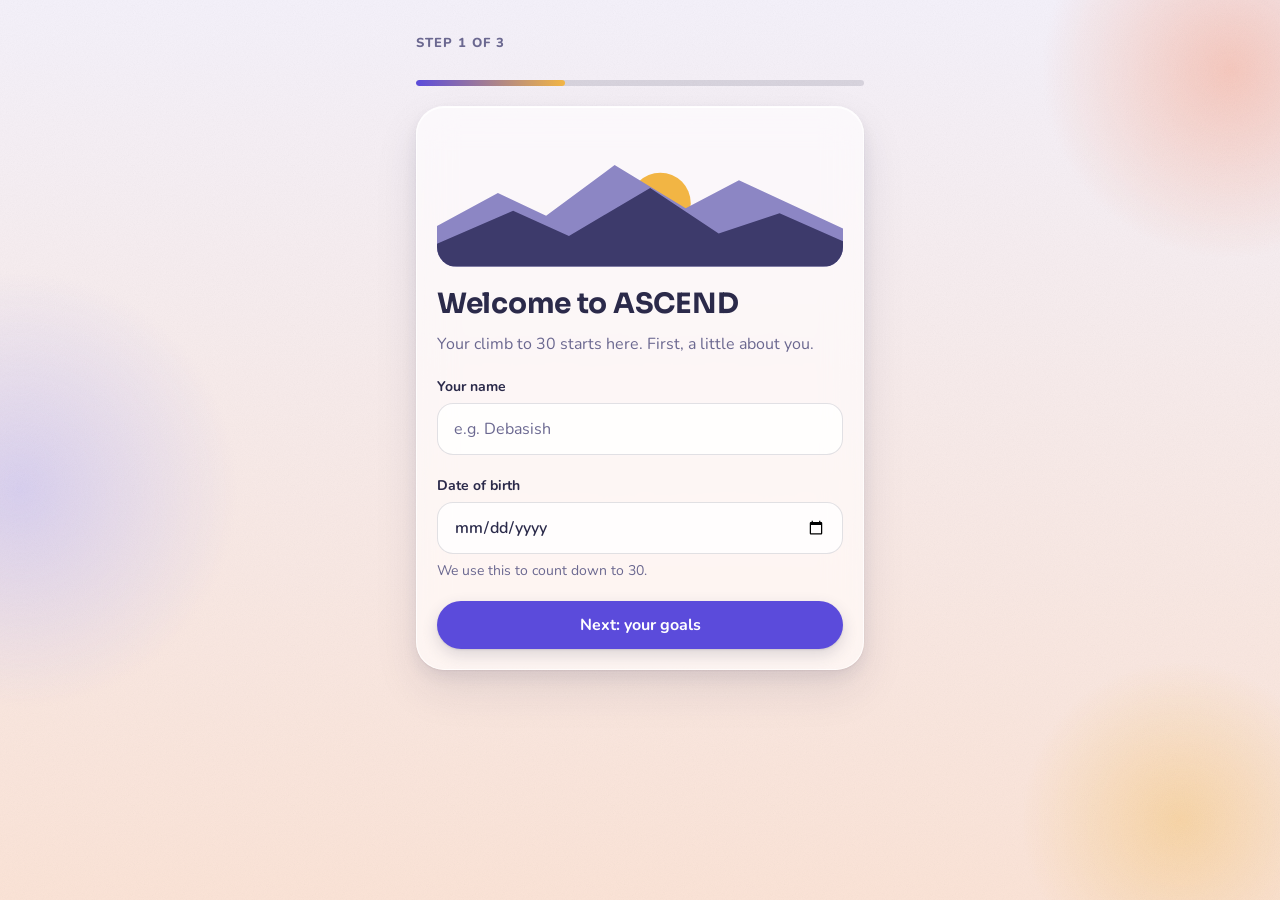
==== index.html @ 99f828e3 "Add onboarding, settings, and placeholder Today page - onboarding.html/js: 3 screens (name + DOB, IS" ====
<!doctype html>
<html lang="en-IN">
<head>
  <meta charset="utf-8">
  <meta name="viewport" content="width=device-width, initial-scale=1, viewport-fit=cover">
  <meta name="theme-color" content="#F4F1FA">
  <title>Today · ASCEND</title>

  <link rel="preconnect" href="https://fonts.googleapis.com">
  <link rel="preconnect" href="https://fonts.gstatic.com" crossorigin>
  <link rel="stylesheet" href="styles.css">

  <script src="shared.js"></script>
  <script src="index.js" defer></script>
</head>

<!-- PLACEHOLDER: the real Today page (mountain, sunrise, targets) comes in a later step -->
<body data-page="today">
  <main class="page" id="main">

    <header class="stack rise-in">
      <p class="eyebrow" id="today-date"></p>
      <h1 id="hello">Hello</h1>
    </header>

    <section class="grid-2" aria-label="Your markers">
      <div class="tile">
        <span class="tile__label">ISS exam</span>
        <span class="tile__value" id="exam-days">–</span>
        <span class="tile__note" id="exam-date"></span>
      </div>
      <div class="tile">
        <span class="tile__label">Food delivery limit</span>
        <span class="tile__value" id="food-limit">–</span>
        <span class="tile__note">per month</span>
      </div>
    </section>

    <p class="muted">Your full Today page is coming next.</p>

  </main>
</body>
</html>
---- styles.css ----
/* =========================================================
   ASCEND — shared design system (styles.css)
   Used by every page. Sections:
   1. Fonts        2. Dawn tokens     3. Night tokens
   4. Base         5. Background      6. Layout + type
   7. Cards/tiles  8. Buttons         9. Inputs
   10. Toast       11. Bottom nav     12. Utilities
   13. Motion + reduced motion
   ========================================================= */

/* ---------- 1. Fonts (Google Fonts for now; self-host later) ---------- */
@import url("https://fonts.googleapis.com/css2?family=Fraunces:ital,wght@1,400&family=Nunito:wght@400;600;700;800&family=Sora:wght@500;600;700;800&display=swap");


/* ---------- 2. Dawn theme (default) ---------- */
/* [data-theme="dawn"] lets a small preview show Dawn inside the Night theme */
:root,
[data-theme="dawn"] {
  /* Brand colors */
  --bg-top: #F4F1FA;
  --bg-bottom: #FBE3D6;
  --ink: #2B2A4A;                 /* main text, never pure black */
  --muted: #6B6890;
  --accent: #5B4BDB;              /* violet fill */
  --on-accent: #FFFFFF;           /* text on accent fill */
  --accent-text: #5B4BDB;         /* accent used as text/links */
  --accent-soft: rgb(91 75 219 / 0.12);
  --gold: #F2B544;
  --on-gold: #2B2A4A;
  --peach: #F6A58C;
  --lavender: #C9C3F2;
  --success: #2F7D6D;             /* pine green */
  --on-success: #FFFFFF;
  --success-text: #276B5D;        /* slightly deeper so small text passes AA on glass */
  --danger: #C8453F;              /* ember, overspend */
  --on-danger: #FFFFFF;
  --danger-text: #B23A35;
  --mountain-near: #3D3A6B;
  --mountain-far: #8C86C4;

  /* Raw RGB for tinted shadows and lines */
  --ink-rgb: 43 42 74;
  --shadow-rgb: 43 42 74;

  /* Surfaces */
  --glass-bg: rgb(255 255 255 / 0.62);
  --glass-border: rgb(255 255 255 / 0.7);
  --glass-highlight: rgb(255 255 255 / 0.9);   /* thin top highlight */
  --glass-blur: 18px;
  --tile-bg: rgb(255 255 255 / 0.55);
  --input-bg: rgb(255 255 255 / 0.8);
  --nav-bg: rgb(255 255 255 / 0.78);
  --menu-bg: rgb(255 255 255 / 0.94);
  --line: rgb(var(--ink-rgb) / 0.14);
  --focus: #5B4BDB;

  /* Toast (dark on dawn, light on night) */
  --toast-bg: #2B2A4A;
  --toast-text: #F4F1FA;
  --toast-success: #5FC2A8;
  --toast-danger: #FF8A80;
  --toast-info: #C9C3F2;

  /* Background ambience */
  --orb-1: rgb(246 165 140 / 0.55);   /* peach */
  --orb-2: rgb(201 195 242 / 0.7);    /* lavender */
  --orb-3: rgb(242 181 68 / 0.35);    /* gold */
  --grain-opacity: 0.07;

  /* Fonts */
  --font-head: "Sora", system-ui, -apple-system, "Segoe UI", sans-serif;
  --font-ui: "Nunito", system-ui, -apple-system, "Segoe UI", sans-serif;
  --font-quote: "Fraunces", Georgia, serif;
  --font-mono: ui-monospace, "SFMono-Regular", Consolas, monospace;

  /* Type scale */
  --fs-xs: 0.8125rem;   /* 13px */
  --fs-sm: 0.875rem;    /* 14px */
  --fs-md: 1rem;        /* 16px */
  --fs-lg: 1.125rem;    /* 18px */
  --fs-xl: 1.375rem;    /* 22px */
  --fs-2xl: 1.75rem;    /* 28px */
  --fs-num: 2.5rem;     /* 40px big numbers */

  /* Radius by hierarchy */
  --radius-card: 28px;
  --radius-tile: 20px;
  --radius-input: 16px;
  --radius-pill: 999px;

  /* Layered soft shadows, tinted with the text color */
  --shadow-card:
    inset 0 1px 0 var(--glass-highlight),
    0 1px 2px rgb(var(--shadow-rgb) / 0.06),
    0 6px 16px rgb(var(--shadow-rgb) / 0.08),
    0 20px 44px rgb(var(--shadow-rgb) / 0.10);
  --shadow-tile:
    inset 0 1px 0 var(--glass-highlight),
    0 1px 2px rgb(var(--shadow-rgb) / 0.05),
    0 6px 14px rgb(var(--shadow-rgb) / 0.07);
  --shadow-btn:
    0 1px 2px rgb(var(--shadow-rgb) / 0.12),
    0 6px 16px rgb(var(--shadow-rgb) / 0.16);

  /* Spacing + sizes */
  --gutter: 16px;
  --nav-h: 76px;        /* bottom nav height incl. its outer padding */
  --tap: 48px;          /* minimum tap target */

  /* Motion */
  --ease-out: cubic-bezier(0.2, 0.8, 0.2, 1);
  --dur-fast: 120ms;
  --dur-med: 240ms;

  color-scheme: light;
}


/* ---------- 3. Night theme ---------- */
/* Set on <html> early (no flash) and on <body> by shared.js */
[data-theme="night"] {
  --bg-top: #14132B;
  --bg-bottom: #262450;
  --ink: #ECEAF7;
  --muted: #A9A6CC;
  --accent: #8B7CFF;
  --on-accent: #14132B;           /* dark text: white on #8B7CFF fails AA */
  --accent-text: #A99DFF;         /* lighter violet so text passes AA */
  --accent-soft: rgb(139 124 255 / 0.18);
  --gold: #F5C263;
  --on-gold: #14132B;
  --success: #5FC2A8;
  --on-success: #14132B;
  --success-text: #5FC2A8;
  --danger: #FF8A80;
  --on-danger: #14132B;
  --danger-text: #FF8A80;
  --mountain-near: #0E0D22;
  --mountain-far: #3A3772;

  --ink-rgb: 236 234 247;
  --shadow-rgb: 5 4 18;

  --glass-bg: rgb(255 255 255 / 0.07);
  --glass-border: rgb(255 255 255 / 0.12);
  --glass-highlight: rgb(255 255 255 / 0.14);
  --tile-bg: rgb(255 255 255 / 0.06);
  --input-bg: rgb(255 255 255 / 0.08);
  --nav-bg: rgb(30 29 64 / 0.82);
  --menu-bg: rgb(35 33 74 / 0.97);
  --focus: #C9C3F2;

  --toast-bg: #ECEAF7;
  --toast-text: #14132B;
  --toast-success: #2F7D6D;
  --toast-danger: #C8453F;
  --toast-info: #5B4BDB;

  --orb-1: rgb(139 124 255 / 0.28);
  --orb-2: rgb(246 165 140 / 0.14);
  --orb-3: rgb(242 181 68 / 0.10);
  --grain-opacity: 0.05;

  /* Stronger shadows so depth still reads on dark */
  --shadow-card:
    inset 0 1px 0 var(--glass-highlight),
    0 1px 2px rgb(var(--shadow-rgb) / 0.3),
    0 8px 20px rgb(var(--shadow-rgb) / 0.3),
    0 24px 48px rgb(var(--shadow-rgb) / 0.35);
  --shadow-tile:
    inset 0 1px 0 var(--glass-highlight),
    0 1px 2px rgb(var(--shadow-rgb) / 0.3),
    0 6px 14px rgb(var(--shadow-rgb) / 0.3);
  --shadow-btn:
    0 1px 2px rgb(var(--shadow-rgb) / 0.4),
    0 6px 16px rgb(var(--shadow-rgb) / 0.4);

  color-scheme: dark;
}


/* ---------- 4. Base ---------- */
*,
*::before,
*::after {
  box-sizing: border-box;
}

[hidden] {
  display: none !important;
}

html {
  -webkit-text-size-adjust: 100%;
  text-size-adjust: 100%;
  background: var(--bg-bottom);   /* shows during iOS overscroll */
}

body {
  margin: 0;
  min-height: 100vh;               /* fallback */
  min-height: 100dvh;
  font-family: var(--font-ui);
  font-size: var(--fs-md);
  line-height: 1.5;
  color: var(--ink);
  -webkit-font-smoothing: antialiased;
  -webkit-tap-highlight-color: transparent;
}

h1, h2, h3, h4 {
  margin: 0;
  font-family: var(--font-head);
  font-weight: 700;
  line-height: 1.2;
  letter-spacing: -0.01em;
  color: var(--ink);
}

h1 { font-size: var(--fs-2xl); }
h2 { font-size: var(--fs-xl); }
h3 { font-size: var(--fs-lg); }

p { margin: 0; }

a { color: var(--accent-text); }

img, svg { display: block; max-width: 100%; }

button, input, select, textarea {
  font: inherit;
  color: inherit;
}

code {
  font-family: var(--font-mono);
  font-size: 0.9em;
}

/* Visible keyboard focus everywhere */
:focus-visible {
  outline: 3px solid var(--focus);
  outline-offset: 3px;
}

:focus:not(:focus-visible) {
  outline: none;
}


/* ---------- 5. Background: gradient, floating light, grain ---------- */
/* Gradient layer (fixed so it doesn't stretch on long pages) */
body::before {
  content: "";
  position: fixed;
  inset: 0;
  z-index: -2;
  background: linear-gradient(180deg, var(--bg-top) 0%, var(--bg-bottom) 100%);
}

/* Soft light circles (injected by shared.js as .ambient) */
.ambient {
  position: fixed;
  inset: 0;
  z-index: -1;
  overflow: hidden;
  pointer-events: none;
}

.ambient__orb {
  position: absolute;
  border-radius: 50%;
  background: radial-gradient(circle at center, var(--orb) 0%, transparent 70%);
  animation: drift var(--dur, 40s) ease-in-out infinite alternate;
  will-change: transform;
}

.ambient__orb:nth-child(1) {
  --orb: var(--orb-1);
  --dur: 38s;
  --dx: -40px;
  --dy: 60px;
  width: 380px;
  height: 380px;
  top: -120px;
  right: -140px;
}

.ambient__orb:nth-child(2) {
  --orb: var(--orb-2);
  --dur: 46s;
  --dx: 50px;
  --dy: -40px;
  width: 440px;
  height: 440px;
  top: 30%;
  left: -200px;
  animation-delay: -12s;
}

.ambient__orb:nth-child(3) {
  --orb: var(--orb-3);
  --dur: 54s;
  --dx: -30px;
  --dy: -50px;
  width: 320px;
  height: 320px;
  bottom: -80px;
  right: -60px;
  animation-delay: -24s;
}

@keyframes drift {
  from { transform: translate3d(0, 0, 0); }
  to   { transform: translate3d(var(--dx), var(--dy), 0); }
}

/* Subtle grain on top of everything in the background */
body::after {
  content: "";
  position: fixed;
  inset: 0;
  z-index: -1;
  pointer-events: none;
  opacity: var(--grain-opacity);
  background-image: url("data:image/svg+xml,%3Csvg xmlns='http://www.w3.org/2000/svg' width='160' height='160'%3E%3Cfilter id='n'%3E%3CfeTurbulence type='fractalNoise' baseFrequency='0.9' numOctaves='2' stitchTiles='stitch'/%3E%3CfeColorMatrix type='saturate' values='0'/%3E%3C/filter%3E%3Crect width='100%25' height='100%25' filter='url(%23n)'/%3E%3C/svg%3E");
  background-size: 160px 160px;
}


/* ---------- 6. Layout + type helpers ---------- */
/* Main page column: mobile-first, safe-area aware, room for bottom nav */
.page {
  width: 100%;
  max-width: 480px;
  margin: 0 auto;
  padding-top: calc(env(safe-area-inset-top) + 20px);
  padding-right: max(var(--gutter), env(safe-area-inset-right));
  padding-bottom: calc(var(--nav-h) + env(safe-area-inset-bottom) + 32px);
  padding-left: max(var(--gutter), env(safe-area-inset-left));
  display: flex;
  flex-direction: column;
  gap: 20px;
}

.eyebrow {
  font-size: var(--fs-xs);
  font-weight: 800;
  letter-spacing: 0.08em;
  text-transform: uppercase;
  color: var(--muted);
}

.muted { color: var(--muted); }

/* Big numbers: Sora, digits line up */
.num {
  font-family: var(--font-head);
  font-variant-numeric: tabular-nums;
}

.num-big {
  font-family: var(--font-head);
  font-size: var(--fs-num);
  font-weight: 800;
  line-height: 1.1;
  letter-spacing: -0.02em;
  font-variant-numeric: tabular-nums;
}

/* Fraunces italic is ONLY for the daily quote */
.quote {
  font-family: var(--font-quote);
  font-style: italic;
  font-size: var(--fs-xl);
  line-height: 1.4;
}


/* ---------- 7. Cards + tiles (frosted glass) ---------- */
.card {
  position: relative;
  padding: 20px;
  background: var(--glass-bg);
  -webkit-backdrop-filter: blur(var(--glass-blur)) saturate(140%);
  backdrop-filter: blur(var(--glass-blur)) saturate(140%);
  border: 1px solid var(--glass-border);
  border-radius: var(--radius-card);
  box-shadow: var(--shadow-card);
}

.tile {
  position: relative;
  padding: 16px;
  background: var(--tile-bg);
  -webkit-backdrop-filter: blur(12px);
  backdrop-filter: blur(12px);
  border: 1px solid var(--glass-border);
  border-radius: var(--radius-tile);
  box-shadow: var(--shadow-tile);
  display: flex;
  flex-direction: column;
  gap: 4px;
}

.tile__label {
  font-size: var(--fs-sm);
  font-weight: 700;
  color: var(--muted);
}

.tile__value {
  font-family: var(--font-head);
  font-size: 1.5rem;
  font-weight: 700;
  line-height: 1.2;
  font-variant-numeric: tabular-nums;
}

.tile__note {
  font-size: var(--fs-sm);
  color: var(--muted);
}

/* Browsers without blur get a more solid surface so text stays readable */
@supports not ((backdrop-filter: blur(1px)) or (-webkit-backdrop-filter: blur(1px))) {
  .card, .tile { background: var(--menu-bg); }
}


/* ---------- 8. Buttons (pill, squish on press) ---------- */
.btn {
  display: inline-flex;
  align-items: center;
  justify-content: center;
  gap: 8px;
  min-height: var(--tap);
  padding: 12px 22px;
  border: 0;
  border-radius: var(--radius-pill);
  font-family: var(--font-ui);
  font-size: var(--fs-md);
  font-weight: 700;
  line-height: 1.2;
  text-align: center;
  text-decoration: none;
  cursor: pointer;
  touch-action: manipulation;
  user-select: none;
  -webkit-user-select: none;
  transition:
    transform var(--dur-fast) var(--ease-out),
    background-color var(--dur-fast) ease,
    box-shadow var(--dur-fast) ease,
    filter var(--dur-fast) ease;
}

.btn:active:not(:disabled) {
  transform: scale(0.96);
}

.btn--primary {
  background: var(--accent);
  color: var(--on-accent);
  box-shadow: var(--shadow-btn);
}

.btn--secondary {
  background: var(--glass-bg);
  color: var(--ink);
  border: 1px solid var(--line);
  -webkit-backdrop-filter: blur(12px);
  backdrop-filter: blur(12px);
}

.btn--ghost {
  background: transparent;
  color: var(--accent-text);
}

.btn--gold {
  background: var(--gold);
  color: var(--on-gold);
  box-shadow: var(--shadow-btn);
}

.btn--danger {
  background: var(--danger);
  color: var(--on-danger);
}

.btn--block {
  width: 100%;
}

.btn:disabled {
  opacity: 0.5;
  cursor: not-allowed;
  box-shadow: none;
}

@media (hover: hover) {
  .btn--primary:hover:not(:disabled),
  .btn--gold:hover:not(:disabled),
  .btn--danger:hover:not(:disabled) { filter: brightness(1.06); }
  .btn--secondary:hover:not(:disabled),
  .btn--ghost:hover:not(:disabled) { background: var(--accent-soft); }
}

/* Segmented control (e.g. theme switch) */
.segmented {
  display: inline-flex;
  gap: 4px;
  padding: 4px;
  background: var(--tile-bg);
  border: 1px solid var(--line);
  border-radius: var(--radius-pill);
}

.segmented button {
  min-height: var(--tap);
  padding: 0 18px;
  border: 0;
  border-radius: var(--radius-pill);
  background: transparent;
  color: var(--ink);
  font-weight: 700;
  cursor: pointer;
  touch-action: manipulation;
  transition: transform var(--dur-fast) var(--ease-out), background-color var(--dur-fast) ease;
}

.segmented button:active { transform: scale(0.96); }

.segmented button[aria-pressed="true"] {
  background: var(--accent);
  color: var(--on-accent);
  box-shadow: var(--shadow-btn);
}


/* ---------- 9. Inputs (16px+ text so iOS never zooms) ---------- */
.field {
  display: flex;
  flex-direction: column;
  gap: 6px;
}

.label {
  font-size: var(--fs-sm);
  font-weight: 700;
  color: var(--ink);
}

.hint {
  font-size: var(--fs-sm);
  color: var(--muted);
}

.input,
.select,
.textarea {
  width: 100%;
  min-height: 52px;
  padding: 12px 16px;
  font-family: var(--font-ui);
  font-size: var(--fs-md);
  font-weight: 600;
  line-height: 1.4;
  color: var(--ink);
  background: var(--input-bg);
  border: 1.5px solid var(--line);
  border-radius: var(--radius-input);
  -webkit-appearance: none;
  appearance: none;
  transition: border-color var(--dur-fast) ease;
}

.input::placeholder,
.textarea::placeholder {
  color: var(--muted);
  font-weight: 400;
  opacity: 1;
}

.input:focus,
.select:focus,
.textarea:focus {
  border-color: var(--focus);
}

.input:focus-visible,
.select:focus-visible,
.textarea:focus-visible {
  outline-offset: 2px;
}

.textarea {
  min-height: 104px;
  resize: vertical;
}

/* iOS date inputs otherwise center their text */
input[type="date"].input::-webkit-date-and-time-value {
  text-align: left;
}

/* Select with a drawn chevron */
.select-wrap {
  position: relative;
}

.select-wrap .select {
  padding-right: 44px;
}

.select-wrap::after {
  content: "";
  position: absolute;
  right: 20px;
  top: 50%;
  width: 8px;
  height: 8px;
  border-right: 2px solid var(--muted);
  border-bottom: 2px solid var(--muted);
  transform: translateY(-70%) rotate(45deg);
  pointer-events: none;
}

/* Input with a ₹ (or other) prefix */
.input-group {
  position: relative;
}

.input-group__prefix {
  position: absolute;
  left: 16px;
  top: 50%;
  transform: translateY(-50%);
  font-weight: 700;
  color: var(--muted);
  pointer-events: none;
}

.input-group .input {
  padding-left: 36px;
}

/* Error message under a field (added by showFieldError in shared.js) */
.field-error {
  margin: 0;
  font-size: var(--fs-sm);
  font-weight: 700;
  color: var(--danger-text);
}

.input[aria-invalid="true"],
.select[aria-invalid="true"],
.textarea[aria-invalid="true"] {
  border-color: var(--danger-text);
}

/* Big tappable radio cards (e.g. theme choice) */
.choices {
  min-width: 0;
  margin: 0;
  padding: 0;
  border: 0;
  display: flex;
  flex-direction: column;
  gap: 12px;
}

.choices legend {
  padding: 0;
  margin-bottom: 6px;
}

.choice {
  display: flex;
  align-items: center;
  gap: 14px;
  min-height: 72px;
  padding: 12px 16px;
  background: var(--tile-bg);
  border: 2px solid var(--line);
  border-radius: var(--radius-tile);
  cursor: pointer;
  transition:
    transform var(--dur-fast) var(--ease-out),
    border-color var(--dur-fast) ease,
    background-color var(--dur-fast) ease;
}

.choice:active { transform: scale(0.98); }

.choice:has(input:checked) {
  border-color: var(--accent);
  background: var(--accent-soft);
}

.choice input {
  flex: none;
  width: 22px;
  height: 22px;
  margin: 0;
  accent-color: var(--accent);
}

.choice__text { min-width: 0; }
.choice__title { display: block; font-weight: 800; }
.choice__desc  { display: block; font-size: var(--fs-sm); color: var(--muted); }

/* Thin progress bar: set --value on the bar, e.g. style="--value: 66%" */
.progress {
  height: 6px;
  overflow: hidden;
  background: var(--line);
  border-radius: var(--radius-pill);
}

.progress__bar {
  width: var(--value, 0%);
  height: 100%;
  background: linear-gradient(90deg, var(--accent), var(--gold));
  border-radius: inherit;
  transition: width var(--dur-med) var(--ease-out);
}


/* ---------- 10. Toast ---------- */
.toast-region {
  position: fixed;
  left: 50%;
  bottom: calc(var(--nav-h) + env(safe-area-inset-bottom) + 12px);
  z-index: 60;
  width: min(440px, calc(100% - 2 * var(--gutter)));
  transform: translateX(-50%);
  display: flex;
  flex-direction: column;
  gap: 8px;
  pointer-events: none;
}

.toast {
  display: flex;
  align-items: center;
  gap: 12px;
  padding: 14px 18px;
  border-radius: var(--radius-tile);
  background: var(--toast-bg);
  color: var(--toast-text);
  font-weight: 700;
  box-shadow: var(--shadow-card);
  opacity: 0;
  transform: translateY(12px) scale(0.98);
  transition:
    opacity var(--dur-med) var(--ease-out),
    transform var(--dur-med) var(--ease-out);
}

.toast.is-visible {
  opacity: 1;
  transform: none;
}

.toast__dot {
  flex: none;
  width: 10px;
  height: 10px;
  border-radius: 50%;
  background: var(--toast-info);
}

.toast--success .toast__dot { background: var(--toast-success); }
.toast--danger .toast__dot  { background: var(--toast-danger); }


/* ---------- 11. Bottom nav (floating glass bar) ---------- */
.bottom-nav {
  position: fixed;
  left: 0;
  right: 0;
  bottom: 0;
  z-index: 50;
  padding-top: 8px;
  padding-right: max(12px, env(safe-area-inset-right));
  padding-bottom: calc(8px + env(safe-area-inset-bottom));
  padding-left: max(12px, env(safe-area-inset-left));
  pointer-events: none;   /* only the bar itself catches taps */
}

.bottom-nav__inner {
  position: relative;
  max-width: 480px;
  margin: 0 auto;
  pointer-events: auto;
}

.bottom-nav__bar {
  display: grid;
  grid-template-columns: repeat(5, minmax(0, 1fr));
  gap: 2px;
  margin: 0;
  padding: 6px;
  list-style: none;
  background: var(--nav-bg);
  -webkit-backdrop-filter: blur(20px) saturate(140%);
  backdrop-filter: blur(20px) saturate(140%);
  border: 1px solid var(--glass-border);
  border-radius: var(--radius-card);
  box-shadow: var(--shadow-card);
}

.bottom-nav__item {
  display: flex;
  flex-direction: column;
  align-items: center;
  justify-content: center;
  gap: 3px;
  width: 100%;
  min-height: 52px;
  padding: 4px 0;
  border: 0;
  border-radius: var(--radius-tile);
  background: transparent;
  color: var(--muted);
  font-family: var(--font-ui);
  font-size: 0.75rem;
  font-weight: 700;
  line-height: 1;
  text-decoration: none;
  cursor: pointer;
  touch-action: manipulation;
  transition: transform var(--dur-fast) var(--ease-out), color var(--dur-fast) ease;
}

.bottom-nav__item:active {
  transform: scale(0.94);
}

.bottom-nav__item[aria-current="page"],
.bottom-nav__item.is-active,
.bottom-nav__item[aria-expanded="true"] {
  color: var(--accent-text);
  background: var(--accent-soft);
}

.bottom-nav__item svg {
  width: 24px;
  height: 24px;
}

/* "More" pop-up menu */
.more-menu {
  position: absolute;
  right: 0;
  bottom: calc(100% + 8px);
  width: min(240px, 100%);
  margin: 0;
  padding: 8px;
  list-style: none;
  display: flex;
  flex-direction: column;
  gap: 2px;
  background: var(--menu-bg);
  -webkit-backdrop-filter: blur(20px);
  backdrop-filter: blur(20px);
  border: 1px solid var(--glass-border);
  border-radius: var(--radius-tile);
  box-shadow: var(--shadow-card);
  transform-origin: bottom right;
  animation: pop-in 180ms var(--ease-out);
}

.more-menu__link {
  display: flex;
  align-items: center;
  gap: 12px;
  min-height: var(--tap);
  padding: 0 14px;
  border-radius: 14px;
  color: var(--ink);
  font-weight: 700;
  text-decoration: none;
}

.more-menu__link svg {
  width: 22px;
  height: 22px;
  color: var(--muted);
}

.more-menu__link[aria-current="page"] {
  color: var(--accent-text);
  background: var(--accent-soft);
}

@media (hover: hover) {
  .more-menu__link:hover { background: var(--accent-soft); }
}

@keyframes pop-in {
  from { opacity: 0; transform: translateY(6px) scale(0.97); }
  to   { opacity: 1; transform: none; }
}


/* ---------- 12. Utilities ---------- */
.stack    { display: flex; flex-direction: column; gap: 12px; }
.stack-lg { display: flex; flex-direction: column; gap: 20px; }
.row      { display: flex; flex-wrap: wrap; align-items: center; gap: 12px; }
.grid-2   { display: grid; grid-template-columns: repeat(2, minmax(0, 1fr)); gap: 12px; }

.text-success { color: var(--success-text); }
.text-danger  { color: var(--danger-text); }

/* Pages without the bottom nav (e.g. onboarding) don't need the extra space */
body[data-nav="off"] .page {
  padding-bottom: calc(env(safe-area-inset-bottom) + 32px);
}

body[data-nav="off"] .toast-region {
  bottom: calc(env(safe-area-inset-bottom) + 16px);
}
.text-accent  { color: var(--accent-text); }

/* Hidden visually, still read by screen readers */
.sr-only {
  position: absolute;
  width: 1px;
  height: 1px;
  padding: 0;
  margin: -1px;
  overflow: hidden;
  clip: rect(0 0 0 0);
  white-space: nowrap;
  border: 0;
}


/* ---------- 13. Motion ---------- */
/* The one load moment per page: add .rise-in to the page header */
.rise-in {
  animation: rise-in 600ms var(--ease-out) both;
}

@keyframes rise-in {
  from { opacity: 0; transform: translateY(12px); }
  to   { opacity: 1; transform: none; }
}

/* Respect reduced motion: no drifting, no squish, no slides */
@media (prefers-reduced-motion: reduce) {
  *,
  *::before,
  *::after {
    animation-duration: 0.01ms !important;
    animation-iteration-count: 1 !important;
    transition-duration: 0.01ms !important;
    scroll-behavior: auto !important;
  }

  .ambient__orb { animation: none; }

  .btn:active:not(:disabled),
  .segmented button:active,
  .choice:active,
  .bottom-nav__item:active { transform: none; }

  .toast { transform: none; }
}
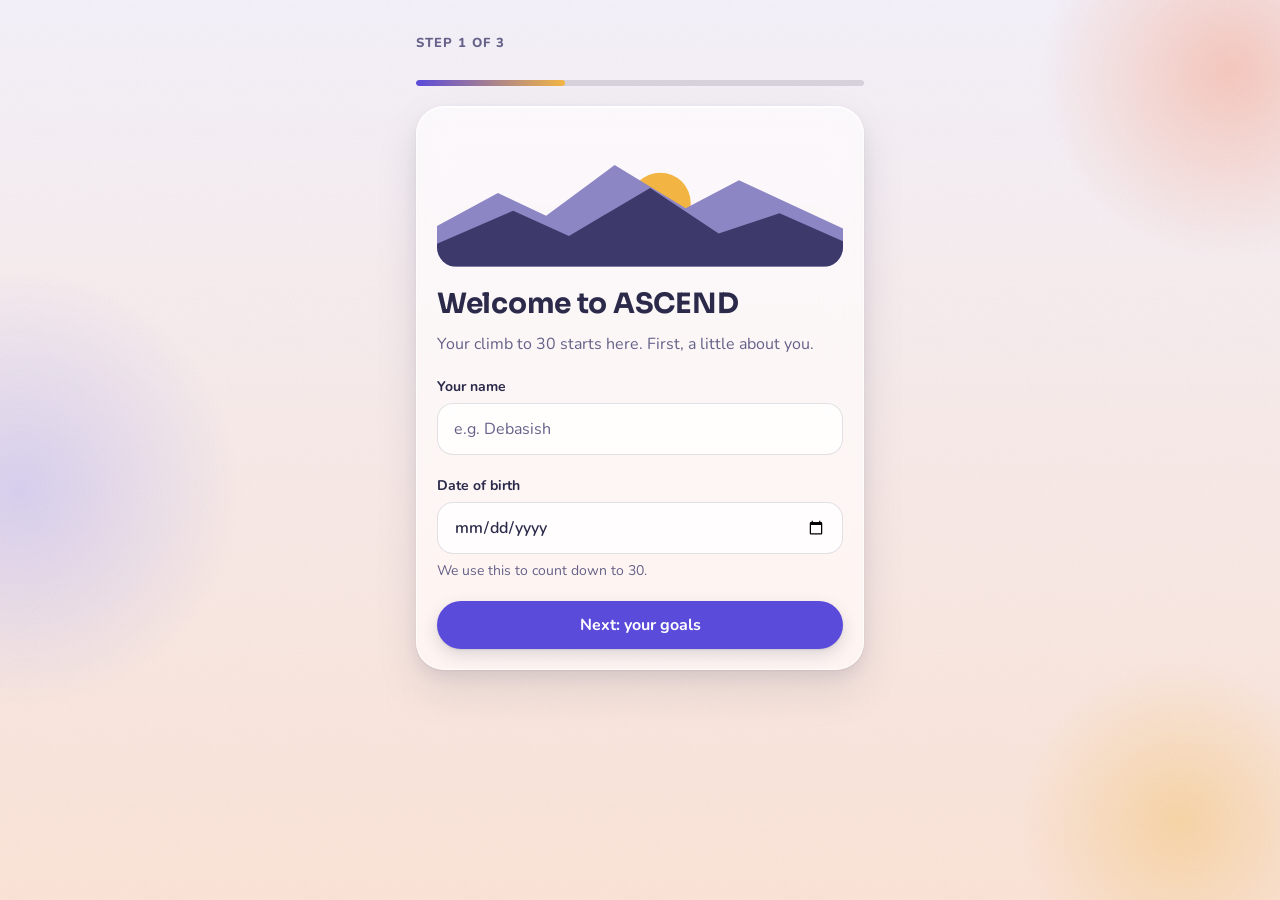
==== commit 5ed06dfa: "Add backup/restore, style audit fixes, offline PWA and Today redesign - Settings: back up all data (" ====
--- a/index.html
+++ b/index.html
@@ -6,38 +6,482 @@
   <meta name="theme-color" content="#F4F1FA">
   <title>Today · ASCEND</title>
 
-  <link rel="preconnect" href="https://fonts.googleapis.com">
-  <link rel="preconnect" href="https://fonts.gstatic.com" crossorigin>
+  <link rel="manifest" href="manifest.webmanifest">
+  <link rel="icon" href="icons/icon.svg" type="image/svg+xml">
+  <link rel="icon" href="icons/favicon-32.png" sizes="32x32" type="image/png">
+  <link rel="apple-touch-icon" href="icons/apple-touch-icon.png">
+  <meta name="apple-mobile-web-app-capable" content="yes">
+  <meta name="apple-mobile-web-app-title" content="ASCEND">
+  <meta name="apple-mobile-web-app-status-bar-style" content="default">
   <link rel="stylesheet" href="styles.css">
 
   <script src="shared.js"></script>
   <script src="index.js" defer></script>
+
+  <!-- Styles only Today needs -->
+  <style>
+    /* ----- Summit hero (Today's signature) -----
+       Full-bleed scene at the top of the page. --score (0 to 1) is set by index.js:
+       the sun rises, the stars fade and the horizon warms as today's score grows. */
+    .hero {
+      --score: 0;
+      position: relative;
+      /* Break out of the page padding: edge to edge, under the status bar */
+      margin: calc(-1 * (env(safe-area-inset-top) + 20px)) calc(-1 * max(var(--gutter), env(safe-area-inset-right))) 0 calc(-1 * max(var(--gutter), env(safe-area-inset-left)));
+      height: calc(min(122vw, 540px) + env(safe-area-inset-top));
+      overflow: hidden;
+      border-radius: 0 0 var(--radius-card) var(--radius-card);
+      box-shadow: var(--shadow-card);
+      isolation: isolate;
+    }
+    @media (min-width: 481px) {
+      .hero { margin-left: 0; margin-right: 0; border-radius: var(--radius-card); margin-top: 0; height: 540px; }
+    }
+
+    .summit { position: absolute; inset: 0; width: 100%; height: 100%; z-index: -1; }
+
+    .sky-top    { stop-color: var(--sky-top); }
+    .sky-dusk   { stop-color: var(--sky-dusk); }
+    .warm-clear { stop-color: var(--peach); stop-opacity: 0; }
+    .warm-peach { stop-color: var(--peach); stop-opacity: 0.75; }
+    .warm-gold  { stop-color: var(--gold); stop-opacity: 0.9; }
+    .glow-in    { stop-color: var(--gold); stop-opacity: 0.85; }
+    .glow-out   { stop-color: var(--gold); stop-opacity: 0; }
+
+    /* The horizon warms as you climb */
+    .warmth { opacity: calc(var(--score) * 0.85); transition: opacity 1.4s var(--ease-out); }
+    /* Stars fade as the sun comes up */
+    .stars { fill: var(--star-color); opacity: calc((1 - var(--score)) * var(--star-strength)); transition: opacity 1.4s ease; }
+
+    /* 0% = below the ridge, 100% = high over the summit */
+    .sun {
+      transform: translateY(calc((1 - var(--score)) * 150px));
+      transition: transform 1.4s var(--ease-out);
+    }
+    .sun-glow { opacity: calc(0.25 + var(--score) * 0.75); transition: opacity 1.4s ease; }
+    .sun-core { fill: var(--peach); transform-box: fill-box; transform-origin: center; }
+    .sun-gold { fill: var(--gold); opacity: var(--score); transition: opacity 1.4s ease; }
+    /* A small pulse when your score goes up (user action only) */
+    .hero.is-pulsing .sun-core { animation: sun-pulse 600ms var(--ease-out); }
+    @keyframes sun-pulse {
+      0%   { transform: scale(1); }
+      40%  { transform: scale(1.12); }
+      100% { transform: scale(1); }
+    }
+
+    .rays {
+      fill: var(--gold);
+      opacity: 0;
+      transform: scale(0.5);
+      transform-box: view-box;
+      transform-origin: 180px 150px;   /* sun centre */
+      transition: opacity 0.6s ease, transform 0.6s var(--ease-out);
+    }
+
+    .range-far  { fill: var(--mountain-far); opacity: 0.55; }
+    .range-mid  { fill: var(--mountain-far); }
+    .range-near { fill: var(--mountain-near); }
+    .haze-clear { stop-color: var(--mountain-near); stop-opacity: 0; }
+    .haze-dark  { stop-color: var(--mountain-near); stop-opacity: 0.9; }
+    .ridge-gold { fill: none; stroke: var(--gold); stroke-width: 2.5; stroke-linejoin: round; opacity: 0; transition: opacity 0.8s ease; }
+
+    /* Day Won: full gold sunrise, rays, a gold edge on the ridge */
+    .hero.is-won { box-shadow: var(--shadow-card), 0 0 0 2px var(--gold); }
+    .hero.is-won .rays { opacity: 1; transform: scale(1); }
+    .hero.is-won .ridge-gold { opacity: 1; }
+    .hero.is-bursting .rays { animation: rays-burst 1.4s var(--ease-out); }
+    @keyframes rays-burst {
+      0%   { opacity: 0; transform: scale(0.4) rotate(-25deg); }
+      55%  { opacity: 1; transform: scale(1.18) rotate(4deg); }
+      100% { opacity: 1; transform: scale(1) rotate(0deg); }
+    }
+
+    /* The load moment: ranges rise one after another, then the sun climbs */
+    .hero.is-arriving .range-far  { animation: range-rise 900ms var(--ease-out) both; }
+    .hero.is-arriving .range-mid  { animation: range-rise 900ms var(--ease-out) 90ms both; }
+    .hero.is-arriving .range-near,
+    .hero.is-arriving .haze,
+    .hero.is-arriving .ridge-gold { animation: range-rise 900ms var(--ease-out) 180ms both; }
+    .hero.is-arriving .hero__sky  { animation: sky-in 700ms var(--ease-out) both; }
+    .hero.is-arriving .hero__stats { animation: sky-in 700ms var(--ease-out) 300ms both; }
+    .hero.is-arriving .sun { transition-delay: 250ms; }
+    @keyframes range-rise {
+      from { transform: translateY(26px); }
+      to   { transform: none; }
+    }
+    @keyframes sky-in {
+      from { opacity: 0; transform: translateY(8px); }
+      to   { opacity: 1; transform: none; }
+    }
+
+    /* Text in the sky (greeting) */
+    .hero__sky {
+      position: absolute;
+      top: 0;
+      left: 0;
+      right: 0;
+      display: flex;
+      align-items: flex-start;
+      justify-content: space-between;
+      gap: 12px;
+      padding: calc(env(safe-area-inset-top) + 20px) max(20px, env(safe-area-inset-right)) 0 max(20px, env(safe-area-inset-left));
+    }
+    .hero__hello { display: flex; flex-direction: column; gap: 6px; min-width: 0; }
+    .hero__hello h1 { font-size: var(--fs-2xl); overflow-wrap: anywhere; }
+    .hero__hello .badge { align-self: flex-start; background: var(--glass-bg); color: var(--ink); -webkit-backdrop-filter: blur(8px); backdrop-filter: blur(8px); }
+
+    /* Level ring in the sky: opens the Wall of Wins */
+    .level-ring {
+      flex: none;
+      position: relative;
+      display: grid;
+      place-items: center;
+      width: 52px;
+      height: 52px;
+      border-radius: 50%;
+      background: var(--glass-bg);
+      -webkit-backdrop-filter: blur(12px);
+      backdrop-filter: blur(12px);
+      box-shadow: var(--shadow-tile);
+      color: var(--ink);
+      text-decoration: none;
+      transition: transform var(--dur-fast) var(--ease-out);
+    }
+    .level-ring:active { transform: scale(0.94); }
+    .level-ring svg { position: absolute; inset: 3px; width: calc(100% - 6px); height: calc(100% - 6px); }
+    .level-ring__track { fill: none; stroke: var(--line); stroke-width: 3.5; }
+    .level-ring__fill { fill: none; stroke: var(--accent); stroke-width: 3.5; stroke-linecap: round; transition: stroke-dasharray var(--dur-med) var(--ease-out); }
+    .level-ring__num { font-family: var(--font-head); font-size: var(--fs-md); font-weight: 800; line-height: 1; }
+    .level-ring__label { position: absolute; top: calc(100% + 4px); font-size: 0.75rem; font-weight: 800; color: var(--ink); white-space: nowrap; }
+
+    /* Score and progress, sitting on the near range */
+    .hero__stats {
+      position: absolute;
+      left: 0;
+      right: 0;
+      bottom: 0;
+      display: flex;
+      flex-direction: column;
+      gap: 6px;
+      padding: 0 max(20px, env(safe-area-inset-right)) 22px max(20px, env(safe-area-inset-left));
+      color: var(--on-mountain);
+    }
+    .hero__score { display: flex; align-items: baseline; flex-wrap: wrap; gap: 4px 10px; }
+    .hero__score .num-big { font-size: 3.25rem; color: var(--on-mountain); }
+    .hero__score-label { font-weight: 700; color: var(--on-mountain-muted); }
+    .hero__line { font-weight: 700; color: var(--on-mountain); }
+    .hero__line .dim { color: var(--on-mountain-muted); font-weight: 600; }
+    .hero__streak { display: flex; align-items: center; gap: 8px; font-weight: 700; color: var(--on-mountain); }
+    .hero__streak svg { flex: none; width: 18px; height: 18px; color: var(--gold); }
+
+    @media (prefers-reduced-motion: reduce) {
+      .hero.is-arriving .range-far, .hero.is-arriving .range-mid, .hero.is-arriving .range-near,
+      .hero.is-arriving .ridge-gold, .hero.is-arriving .haze, .hero.is-arriving .hero__sky, .hero.is-arriving .hero__stats,
+      .hero.is-pulsing .sun-core { animation: none; }
+      .level-ring:active { transform: none; }
+    }
+
+    /* Daily quote card */
+    .quote-card {
+      margin: 0;
+      display: flex;
+      flex-direction: column;
+      gap: 10px;
+    }
+    .quote-card blockquote { margin: 0; }
+
+    /* Streak under a habit's progress */
+    .habit__streak {
+      display: inline-flex;
+      align-items: center;
+      gap: 4px;
+      margin-top: 2px;
+      font-size: var(--fs-xs);
+      font-weight: 800;
+      color: var(--accent-text);
+    }
+    .habit__streak svg { width: 14px; height: 14px; }
+
+    .group-title {
+      font-family: var(--font-ui);
+      font-size: var(--fs-xs);
+      font-weight: 800;
+      letter-spacing: 0.08em;
+      text-transform: uppercase;
+      color: var(--muted);
+    }
+
+    .checklist {
+      list-style: none;
+      margin: 0;
+      padding: 0;
+      display: flex;
+      flex-direction: column;
+      gap: 12px;
+    }
+
+    /* One habit row (a .tile), with a thin stripe in the habit's colour */
+    .habit { gap: 12px; }
+    .habit::before {
+      content: "";
+      position: absolute;
+      left: 0;
+      top: 16px;
+      bottom: 16px;
+      width: 4px;
+      border-radius: 0 4px 4px 0;
+      background: var(--habit-color, transparent);
+    }
+    .habit__emoji { margin-right: 6px; }
+
+    .habit__head {
+      display: flex;
+      align-items: center;
+      gap: 12px;
+    }
+
+    .habit__check {
+      flex: none;
+      display: grid;
+      place-items: center;
+      width: 30px;
+      height: 30px;
+      border: 2px solid var(--line);
+      border-radius: 50%;
+      color: transparent;
+      transition: background-color var(--dur-med) ease, border-color var(--dur-med) ease;
+    }
+    .habit__check svg { width: 16px; height: 16px; }
+
+    .habit__text { flex: 1; min-width: 0; display: flex; flex-direction: column; }
+
+    .habit__name {
+      font-family: var(--font-head);
+      font-size: var(--fs-md);
+      font-weight: 600;
+      line-height: 1.3;
+    }
+
+    .habit__progress {
+      font-size: var(--fs-sm);
+      color: var(--muted);
+      font-variant-numeric: tabular-nums;
+    }
+
+    .habit__actions { display: flex; flex-wrap: wrap; gap: 8px; }
+
+    .habit__custom { display: flex; flex-direction: column; gap: 10px; }
+
+    /* Done state: pine check + pine outline */
+    .habit.is-done {
+      box-shadow: var(--shadow-tile), inset 0 0 0 1.5px var(--success);
+    }
+    .habit.is-done .habit__check {
+      background: var(--success);
+      border-color: var(--success);
+      color: var(--on-success);
+    }
+    .habit.is-done .habit__progress {
+      color: var(--success-text);
+      font-weight: 700;
+    }
+
+    /* Minimum kept (not full target): gold check */
+    .habit.is-kept .habit__check {
+      background: var(--gold);
+      border-color: var(--gold);
+      color: var(--on-gold);
+    }
+    .habit.is-kept .habit__progress { color: var(--ink); font-weight: 700; }
+
+    /* Yes/no habits: the whole row is one button */
+    .habit--toggle {
+      width: 100%;
+      min-height: 72px;
+      font: inherit;
+      color: inherit;
+      text-align: left;
+      cursor: pointer;
+      touch-action: manipulation;
+      transition: transform var(--dur-fast) var(--ease-out);
+    }
+    .habit--toggle:active { transform: scale(0.98); }
+
+    /* Little pop when a habit turns done (user action only) */
+    .habit.just-done { animation: done-pop 480ms var(--ease-out); }
+    .habit.just-done .habit__check { animation: check-pop 480ms var(--ease-out); }
+
+    @keyframes done-pop {
+      0%   { transform: scale(1); }
+      40%  { transform: scale(1.02); }
+      100% { transform: scale(1); }
+    }
+    /* The check draws itself */
+    .habit.just-done .habit__check path { stroke-dasharray: 22; animation: check-draw 420ms var(--ease-out) both; }
+    @keyframes check-draw {
+      from { stroke-dashoffset: 22; }
+      to   { stroke-dashoffset: 0; }
+    }
+
+    /* "+20 XP" floats up from the check */
+    .xp-float {
+      position: fixed;
+      z-index: 70;
+      padding: 4px 10px;
+      border-radius: var(--radius-pill);
+      background: var(--gold);
+      color: var(--on-gold);
+      font-family: var(--font-head);
+      font-size: var(--fs-sm);
+      font-weight: 800;
+      pointer-events: none;
+      transform: translate(-50%, -50%);
+      animation: xp-float 900ms var(--ease-out) forwards;
+    }
+    @keyframes xp-float {
+      0%   { opacity: 0; transform: translate(-50%, -30%) scale(0.8); }
+      20%  { opacity: 1; transform: translate(-50%, -80%) scale(1); }
+      100% { opacity: 0; transform: translate(-50%, -220%) scale(1); }
+    }
+
+    @keyframes check-pop {
+      0%   { transform: scale(0.6); }
+      60%  { transform: scale(1.2); }
+      100% { transform: scale(1); }
+    }
+
+    /* Nightly reflection card */
+    .reflect-card { display: flex; flex-direction: column; gap: 10px; }
+    .reflect-card__faces { display: flex; flex-wrap: wrap; gap: 6px 14px; font-weight: 700; }
+    .reflect-card__done { display: flex; align-items: center; gap: 8px; }
+    .reflect-card .btn--ghost { align-self: flex-start; }
+    .reflect-card__done svg { flex: none; width: 20px; height: 20px; color: var(--success-text); }
+
+    @media (prefers-reduced-motion: reduce) {
+      .habit--toggle:active { transform: none; }
+    }
+  </style>
 </head>
 
-<!-- PLACEHOLDER: the real Today page (mountain, sunrise, targets) comes in a later step -->
-<body data-page="today">
+<body data-page="today" class="has-fab">
   <main class="page" id="main">
 
-    <header class="stack rise-in">
-      <p class="eyebrow" id="today-date"></p>
-      <h1 id="hello">Hello</h1>
-    </header>
-
-    <section class="grid-2" aria-label="Your markers">
-      <div class="tile">
-        <span class="tile__label">ISS exam</span>
-        <span class="tile__value" id="exam-days">–</span>
-        <span class="tile__note" id="exam-date"></span>
+    <!-- Summit hero: the page's signature and its one load moment.
+         The sun rises with today's score; the ranges rise in on load. -->
+    <section class="hero" id="hero" aria-labelledby="hello">
+      <svg class="summit" viewBox="0 0 360 440" preserveAspectRatio="xMidYMax slice" role="img" aria-labelledby="summit-label" focusable="false">
+        <title id="summit-label">The sun is below the horizon</title>
+        <defs>
+          <linearGradient id="sky-gradient" x1="0" y1="0" x2="0" y2="1">
+            <stop offset="0" class="sky-top"/>
+            <stop offset="1" class="sky-dusk"/>
+          </linearGradient>
+          <linearGradient id="warm-gradient" x1="0" y1="0" x2="0" y2="1">
+            <stop offset="0.25" class="warm-clear"/>
+            <stop offset="0.62" class="warm-peach"/>
+            <stop offset="0.8" class="warm-gold"/>
+          </linearGradient>
+          <!-- Dark haze at the foot of the ranges, so the score is always readable -->
+          <linearGradient id="haze-gradient" x1="0" y1="0" x2="0" y2="1">
+            <stop offset="0" class="haze-clear"/>
+            <stop offset="0.5" class="haze-dark"/>
+          </linearGradient>
+          <radialGradient id="sun-glow-gradient">
+            <stop offset="0" class="glow-in"/>
+            <stop offset="1" class="glow-out"/>
+          </radialGradient>
+        </defs>
+
+        <rect width="360" height="440" fill="url(#sky-gradient)"/>
+        <g class="stars"><circle cx="28" cy="118" r="1.2"/><circle cx="64" cy="150" r="0.9"/><circle cx="96" cy="104" r="1.4"/><circle cx="132" cy="136" r="1"/><circle cx="214" cy="112" r="1.1"/><circle cx="246" cy="146" r="1.4"/><circle cx="288" cy="120" r="0.9"/><circle cx="318" cy="158" r="1.2"/><circle cx="340" cy="108" r="1"/><circle cx="20" cy="182" r="1"/><circle cx="84" cy="196" r="1.1"/><circle cx="300" cy="190" r="1"/><circle cx="152" cy="176" r="0.8"/><circle cx="230" cy="184" r="0.9"/><circle cx="48" cy="222" r="0.8"/><circle cx="330" cy="220" r="0.9"/></g>
+        <rect class="warmth" width="360" height="440" fill="url(#warm-gradient)"/>
+
+        <!-- Sun (drawn before the mountains so they hide it at low scores) -->
+        <g class="sun">
+          <g class="rays" id="rays"></g>
+          <circle class="sun-glow" cx="180" cy="150" r="110" fill="url(#sun-glow-gradient)"/>
+          <circle class="sun-core" cx="180" cy="150" r="30"/>
+          <circle class="sun-gold" cx="180" cy="150" r="30"/>
+        </g>
+
+        <!-- Three ranges; the near one holds the score and has the summit at the centre -->
+        <path class="range-far" d="M0 440V236l38-14 40 12 48-40 36 24 30-14 42 26 40-30 44 20 42-8v228z"/>
+        <path class="range-mid" d="M0 440V266l50-20 42 14 54-46 34 24 30-20 38 28 46-18 66 30v182z"/>
+        <path class="range-near" d="M0 440V270l56-16 48 12 76-62 56 40 46-14 78 32v168z"/>
+        <rect class="haze" y="210" width="360" height="230" fill="url(#haze-gradient)"/>
+        <path class="ridge-gold" d="M0 270l56-16 48 12 76-62 56 40 46-14 78 32"/>
+      </svg>
+
+      <div class="hero__sky">
+        <div class="hero__hello">
+          <p class="eyebrow" id="today-date"></p>
+          <h1 id="hello">Hello</h1>
+          <span class="badge" id="day-type">Weekday targets</span>
+        </div>
+        <a class="level-ring" id="level-card" href="wins.html" hidden>
+          <svg viewBox="0 0 46 46" aria-hidden="true" focusable="false">
+            <circle class="level-ring__track" cx="23" cy="23" r="20"/>
+            <circle class="level-ring__fill" id="level-bar" cx="23" cy="23" r="20" pathLength="100" stroke-dasharray="0 100" transform="rotate(-90 23 23)"/>
+          </svg>
+          <span class="level-ring__num" id="level-num" aria-hidden="true">1</span>
+          <span class="level-ring__label" id="level-title" aria-hidden="true">Level 1</span>
+        </a>
       </div>
-      <div class="tile">
-        <span class="tile__label">Food delivery limit</span>
-        <span class="tile__value" id="food-limit">–</span>
-        <span class="tile__note">per month</span>
+
+      <div class="hero__stats">
+        <p class="hero__score">
+          <span class="num-big" id="score">0%</span>
+          <span class="hero__score-label" id="h-score">today’s score</span>
+          <span class="badge badge--gold" id="won-badge" hidden>Day won</span>
+        </p>
+        <p class="hero__line"><span id="done-summary"></span> <span class="dim" id="summary-message">Fresh climb today. One small step counts.</span></p>
+        <p class="hero__streak" id="win-streak">
+          <svg viewBox="0 0 24 24" fill="none" stroke="currentColor" stroke-width="2" stroke-linecap="round" stroke-linejoin="round" aria-hidden="true" focusable="false"><path d="M5 21V4"/><path d="M5 4h11l-2 4 2 4H5"/></svg>
+          <span id="win-streak-text">Win today to start a streak.</span>
+        </p>
       </div>
     </section>
 
-    <p class="muted">Your full Today page is coming next.</p>
+    <!-- Nightly reflection: a gentle prompt from 8 PM -->
+    <section class="card reflect-card" id="reflect-card" aria-labelledby="reflect-title" hidden></section>
+
+    <!-- Checklist (filled by index.js) -->
+    <div class="stack-lg" id="checklist">
+      <p class="muted">Loading your habits…</p>
+    </div>
+
+    <!-- Daily quote (Fraunces italic lives only here) -->
+    <figure class="card quote-card" id="quote-card" hidden>
+      <figcaption class="eyebrow" id="quote-label">Today’s line</figcaption>
+      <blockquote class="quote" id="quote-text"></blockquote>
+    </figure>
+
+    <!-- Food delivery (same card as on Money) -->
+    <section class="card food-card" id="food-card" aria-labelledby="food-title"></section>
+
+    <!-- Countdowns -->
+    <section class="stack" aria-labelledby="h-countdowns">
+      <h2 class="group-title" id="h-countdowns">Countdowns</h2>
+      <div class="grid-2">
+        <div class="tile">
+          <span class="tile__label">ISS exam</span>
+          <span class="tile__value" id="exam-days">–</span>
+          <span class="tile__note" id="exam-date"></span>
+        </div>
+        <div class="tile">
+          <span class="tile__label">Turning 30</span>
+          <span class="tile__value" id="thirty-days">–</span>
+          <span class="tile__note" id="thirty-date"></span>
+        </div>
+      </div>
+    </section>
 
   </main>
+
+  <!-- Quick-add an expense from Today (same sheet as the Money page) -->
+  <button class="fab" type="button" id="fab-expense" aria-label="Add expense">
+    <span aria-hidden="true">₹</span>
+    <span>Add expense</span>
+  </button>
 </body>
 </html>
--- a/styles.css
+++ b/styles.css
@@ -8,8 +8,49 @@
    13. Motion + reduced motion
    ========================================================= */
 
-/* ---------- 1. Fonts (Google Fonts for now; self-host later) ---------- */
-@import url("https://fonts.googleapis.com/css2?family=Fraunces:ital,wght@1,400&family=Nunito:wght@400;600;700;800&family=Sora:wght@500;600;700;800&display=swap");
+/* ---------- 1. Fonts (self-hosted in /fonts so they work offline) ----------
+   Variable fonts: one file covers every weight. latin-ext adds ₹ and accents. */
+@font-face {
+  font-family: "Sora";
+  font-style: normal;
+  font-weight: 500 800;
+  font-display: swap;
+  src: url("fonts/sora-latin.woff2") format("woff2");
+  unicode-range: U+0000-00FF, U+0131, U+0152-0153, U+02BB-02BC, U+02C6, U+02DA, U+02DC, U+0304, U+0308, U+0329, U+2000-206F, U+20AC, U+2122, U+2191, U+2193, U+2212, U+2215, U+FEFF, U+FFFD;
+}
+@font-face {
+  font-family: "Sora";
+  font-style: normal;
+  font-weight: 500 800;
+  font-display: swap;
+  src: url("fonts/sora-latin-ext.woff2") format("woff2");
+  unicode-range: U+0100-02BA, U+02BD-02C5, U+02C7-02CC, U+02CE-02D7, U+02DD-02FF, U+1D00-1DBF, U+1E00-1E9F, U+1EF2-1EFF, U+2020, U+20A0-20AB, U+20AD-20C0, U+2113, U+2C60-2C7F, U+A720-A7FF;
+}
+@font-face {
+  font-family: "Nunito";
+  font-style: normal;
+  font-weight: 400 800;
+  font-display: swap;
+  src: url("fonts/nunito-latin.woff2") format("woff2");
+  unicode-range: U+0000-00FF, U+0131, U+0152-0153, U+02BB-02BC, U+02C6, U+02DA, U+02DC, U+0304, U+0308, U+0329, U+2000-206F, U+20AC, U+2122, U+2191, U+2193, U+2212, U+2215, U+FEFF, U+FFFD;
+}
+@font-face {
+  font-family: "Nunito";
+  font-style: normal;
+  font-weight: 400 800;
+  font-display: swap;
+  src: url("fonts/nunito-latin-ext.woff2") format("woff2");
+  unicode-range: U+0100-02BA, U+02BD-02C5, U+02C7-02CC, U+02CE-02D7, U+02DD-02FF, U+1D00-1DBF, U+1E00-1E9F, U+1EF2-1EFF, U+2020, U+20A0-20AB, U+20AD-20C0, U+2113, U+2C60-2C7F, U+A720-A7FF;
+}
+/* Fraunces italic: only for the daily quote */
+@font-face {
+  font-family: "Fraunces";
+  font-style: italic;
+  font-weight: 400;
+  font-display: swap;
+  src: url("fonts/fraunces-italic-latin.woff2") format("woff2");
+  unicode-range: U+0000-00FF, U+0131, U+0152-0153, U+02BB-02BC, U+02C6, U+02DA, U+02DC, U+0304, U+0308, U+0329, U+2000-206F, U+20AC, U+2122, U+2191, U+2193, U+2212, U+2215, U+FEFF, U+FFFD;
+}
 
 
 /* ---------- 2. Dawn theme (default) ---------- */
@@ -20,15 +61,16 @@
   --bg-top: #F4F1FA;
   --bg-bottom: #FBE3D6;
   --ink: #2B2A4A;                 /* main text, never pure black */
-  --muted: #6B6890;
+  --muted: #656188;               /* a touch darker than #6B6890 so small text passes AA on tinted tiles */
   --accent: #5B4BDB;              /* violet fill */
   --on-accent: #FFFFFF;           /* text on accent fill */
   --accent-text: #5B4BDB;         /* accent used as text/links */
-  --accent-soft: rgb(91 75 219 / 0.12);
+  --accent-soft: rgb(91 75 219 / 0.10);
   --gold: #F2B544;
   --on-gold: #2B2A4A;
   --peach: #F6A58C;
   --lavender: #C9C3F2;
+  --on-lavender: #2B2A4A;         /* text on a lavender fill, both themes */
   --success: #2F7D6D;             /* pine green */
   --on-success: #FFFFFF;
   --success-text: #276B5D;        /* slightly deeper so small text passes AA on glass */
@@ -37,6 +79,26 @@
   --danger-text: #B23A35;
   --mountain-near: #3D3A6B;
   --mountain-far: #8C86C4;
+  --sky-top: #C9C3F2;             /* summit sky on Today */
+  --trail-line: rgb(255 255 255 / 0.55);   /* dashed trail on the Goals mountain */
+  --sky-dusk: #E4DEF6;            /* Today's sky near the horizon before the sun rises */
+  --star-color: #FFFFFF;
+  --star-strength: 0.7;           /* how bright the stars are at a 0% score */
+  --on-mountain: #FFFFFF;         /* text on the near range (Today hero) */
+  --on-mountain-muted: rgb(255 255 255 / 0.8);
+  --chart-last: #8E8AAE;          /* "last week" bars: de-emphasis grey, 3:1 on cards (validated) */
+  /* Categorical chart slots (dataviz reference palette, validated on ASCEND cards) */
+  --series-1: #2a78d6;
+  --series-2: #eb6834;
+  --series-3: #1baf7a;
+  --series-4: #eda100;
+  --series-5: #e87ba4;
+  --series-6: #008300;
+  /* Gold coins (Money signature) */
+  --coin-face: #F2B544;
+  --coin-edge: #C98A1E;
+  --coin-rim: #F8D27E;
+  --sky-bottom: #F6A58C;
 
   /* Raw RGB for tinted shadows and lines */
   --ink-rgb: 43 42 74;
@@ -51,6 +113,7 @@
   --input-bg: rgb(255 255 255 / 0.8);
   --nav-bg: rgb(255 255 255 / 0.78);
   --menu-bg: rgb(255 255 255 / 0.94);
+  --sheet-bg: #FBF9FE;           /* solid surface for bottom sheets */
   --line: rgb(var(--ink-rgb) / 0.14);
   --focus: #5B4BDB;
 
@@ -122,21 +185,38 @@
   --bg-top: #14132B;
   --bg-bottom: #262450;
   --ink: #ECEAF7;
-  --muted: #A9A6CC;
+  --muted: #B4B1D6;               /* lighter than #A9A6CC so it passes AA on tinted tiles */
   --accent: #8B7CFF;
   --on-accent: #14132B;           /* dark text: white on #8B7CFF fails AA */
-  --accent-text: #A99DFF;         /* lighter violet so text passes AA */
-  --accent-soft: rgb(139 124 255 / 0.18);
+  --accent-text: #B6ACFF;         /* lighter violet so text passes AA, even on accent-soft */
+  --accent-soft: rgb(139 124 255 / 0.14);
   --gold: #F5C263;
   --on-gold: #14132B;
   --success: #5FC2A8;
   --on-success: #14132B;
-  --success-text: #5FC2A8;
+  --success-text: #6DCDB3;
   --danger: #FF8A80;
   --on-danger: #14132B;
-  --danger-text: #FF8A80;
+  --danger-text: #FF9A91;
   --mountain-near: #0E0D22;
   --mountain-far: #3A3772;
+  --sky-top: #1E1C45;
+  --sky-dusk: #2E2B63;
+  --star-color: #ECEAF7;
+  --star-strength: 0.95;
+  --on-mountain: #ECEAF7;
+  --on-mountain-muted: rgb(236 234 247 / 0.78);
+  --chart-last: #B4B1CC;
+  --series-1: #3987e5;
+  --series-2: #d95926;
+  --series-3: #199e70;
+  --series-4: #c98500;
+  --series-5: #d55181;
+  --series-6: #008300;
+  --coin-face: #F5C263;
+  --coin-edge: #B57A12;
+  --coin-rim: #FADB93;
+  --sky-bottom: #6A4A7E;
 
   --ink-rgb: 236 234 247;
   --shadow-rgb: 5 4 18;
@@ -148,6 +228,7 @@
   --input-bg: rgb(255 255 255 / 0.08);
   --nav-bg: rgb(30 29 64 / 0.82);
   --menu-bg: rgb(35 33 74 / 0.97);
+  --sheet-bg: #1E1C42;
   --focus: #C9C3F2;
 
   --toast-bg: #ECEAF7;
@@ -244,6 +325,11 @@
 }
 
 :focus:not(:focus-visible) {
+  outline: none;
+}
+
+/* Headings we move focus to (for screen readers) aren't buttons, so no ring */
+[tabindex="-1"]:focus {
   outline: none;
 }
 
@@ -711,6 +797,493 @@
 .choice__title { display: block; font-weight: 800; }
 .choice__desc  { display: block; font-size: var(--fs-sm); color: var(--muted); }
 
+/* Small pill buttons (+15, Custom, toggles). Still 48px tall. */
+.chip-btn {
+  display: inline-flex;
+  align-items: center;
+  justify-content: center;
+  gap: 6px;
+  min-width: var(--tap);
+  min-height: var(--tap);
+  padding: 0 16px;
+  background: var(--input-bg);
+  border: 1.5px solid var(--line);
+  border-radius: var(--radius-pill);
+  color: var(--ink);
+  font-family: var(--font-ui);
+  font-size: 0.9375rem;
+  font-weight: 800;
+  cursor: pointer;
+  touch-action: manipulation;
+  transition:
+    transform var(--dur-fast) var(--ease-out),
+    background-color var(--dur-fast) ease,
+    border-color var(--dur-fast) ease;
+}
+
+.chip-btn:active { transform: scale(0.95); }
+
+.chip-btn[aria-expanded="true"],
+.chip-btn[aria-pressed="true"] {
+  background: var(--accent-soft);
+  border-color: var(--accent);
+  color: var(--accent-text);
+}
+
+.chip-btn--gold[aria-pressed="true"] {
+  background: var(--gold);
+  border-color: var(--gold);
+  color: var(--on-gold);
+}
+
+/* − 2 + stepper for counts */
+.stepper {
+  display: inline-flex;
+  align-items: center;
+  gap: 4px;
+  padding: 3px;
+  background: var(--input-bg);
+  border: 1.5px solid var(--line);
+  border-radius: var(--radius-pill);
+}
+
+.stepper__btn {
+  width: var(--tap);
+  height: var(--tap);
+  border: 0;
+  border-radius: 50%;
+  background: transparent;
+  color: var(--accent-text);
+  font-size: 1.5rem;
+  font-weight: 700;
+  line-height: 1;
+  cursor: pointer;
+  touch-action: manipulation;
+  transition: transform var(--dur-fast) var(--ease-out), background-color var(--dur-fast) ease;
+}
+
+.stepper__btn:active { transform: scale(0.9); background: var(--accent-soft); }
+.stepper__btn[aria-disabled="true"] { opacity: 0.4; cursor: not-allowed; }
+
+.stepper__value {
+  min-width: 2.5ch;
+  text-align: center;
+  font-family: var(--font-head);
+  font-size: var(--fs-lg);
+  font-weight: 700;
+  font-variant-numeric: tabular-nums;
+}
+
+/* Round 48px icon button (↑ ↓ etc.) */
+.icon-btn {
+  display: inline-grid;
+  place-items: center;
+  flex: none;
+  width: var(--tap);
+  height: var(--tap);
+  padding: 0;
+  background: var(--input-bg);
+  border: 1.5px solid var(--line);
+  border-radius: 50%;
+  color: var(--ink);
+  cursor: pointer;
+  touch-action: manipulation;
+  transition: transform var(--dur-fast) var(--ease-out);
+}
+.icon-btn svg { width: 20px; height: 20px; }
+.icon-btn:active { transform: scale(0.92); }
+.icon-btn[aria-disabled="true"] { opacity: 0.35; cursor: not-allowed; }
+
+/* Colour swatch radio buttons */
+.swatch-picker {
+  display: flex;
+  flex-wrap: wrap;
+  gap: 10px;
+  min-width: 0;
+  margin: 0;
+  padding: 0;
+  border: 0;
+}
+.swatch-picker legend { padding: 0; margin-bottom: 8px; }
+.swatch-option { position: relative; width: var(--tap); height: var(--tap); }
+.swatch-option input {
+  position: absolute;
+  inset: 0;
+  width: 100%;
+  height: 100%;
+  margin: 0;
+  opacity: 0;
+  cursor: pointer;
+}
+.swatch-option__dot {
+  display: block;
+  width: 100%;
+  height: 100%;
+  border-radius: 50%;
+  background: var(--swatch);
+  box-shadow: inset 0 0 0 1px var(--line);
+  pointer-events: none;
+}
+/* Selected: a ring (not just colour) so it's clear for everyone */
+.swatch-option input:checked + .swatch-option__dot {
+  box-shadow: 0 0 0 3px var(--sheet-bg), 0 0 0 6px var(--ink);
+}
+.swatch-option input:focus-visible + .swatch-option__dot {
+  outline: 3px solid var(--focus);
+  outline-offset: 7px;
+}
+
+/* Bottom sheet (<dialog class="sheet">) for editors */
+.sheet {
+  width: 100%;
+  max-width: 480px;
+  max-height: 92dvh;
+  margin: auto auto 0;
+  padding: 0;
+  border: 0;
+  border-radius: var(--radius-card) var(--radius-card) 0 0;
+  background: var(--sheet-bg);
+  color: var(--ink);
+  box-shadow: var(--shadow-card);
+  overflow: hidden;
+}
+.sheet[open] { animation: sheet-up 260ms var(--ease-out); }
+/* ::backdrop can't read theme variables in every browser, so it uses a fixed ink tint */
+.sheet::backdrop { background: rgb(20 19 43 / 0.5); }
+
+.sheet__inner {
+  max-height: 92dvh;
+  overflow-y: auto;
+  overscroll-behavior: contain;
+  padding: 24px max(var(--gutter), env(safe-area-inset-right)) calc(24px + env(safe-area-inset-bottom)) max(var(--gutter), env(safe-area-inset-left));
+  display: flex;
+  flex-direction: column;
+  gap: 20px;
+}
+
+/* Slide only (no fade), so the sheet is always visible even if the animation is skipped */
+@keyframes sheet-up {
+  from { transform: translateY(32px); }
+  to   { transform: none; }
+}
+
+/* Sheet with a pinned footer (scrolling body + always-visible Save) */
+.sheet__form {
+  display: flex;
+  flex-direction: column;
+  max-height: 92dvh;
+}
+#expense-sheet { max-height: 96dvh; }
+#expense-sheet .sheet__form { max-height: 96dvh; }
+
+.sheet__scroll {
+  flex: 1;
+  min-height: 0;
+  overflow-y: auto;
+  overscroll-behavior: contain;
+  padding: 12px max(var(--gutter), env(safe-area-inset-right)) 12px max(var(--gutter), env(safe-area-inset-left));
+  display: flex;
+  flex-direction: column;
+  gap: 10px;
+}
+.sheet__scroll > * { flex-shrink: 0; }   /* scroll the sheet; never squash its sections */
+
+.sheet__footer {
+  padding: 12px max(var(--gutter), env(safe-area-inset-right)) calc(12px + env(safe-area-inset-bottom)) max(var(--gutter), env(safe-area-inset-left));
+  background: var(--sheet-bg);
+  border-top: 1px solid var(--line);
+}
+
+
+/* ----- Quick-add expense sheet ----- */
+.xp-head {
+  display: flex;
+  align-items: center;
+  justify-content: space-between;
+  gap: 12px;
+}
+.xp-head .btn { margin-right: -12px; }
+
+.amount-box { text-align: center; }
+
+.amount-display {
+  display: block;
+  font-family: var(--font-head);
+  font-size: 2.5rem;
+  font-weight: 800;
+  line-height: 1.15;
+  letter-spacing: -0.02em;
+  overflow-wrap: anywhere;
+}
+.amount-display.is-empty { color: var(--muted); }
+
+/* Category tiles: 4 across, radio buttons underneath */
+.cat-grid {
+  display: grid;
+  grid-template-columns: repeat(4, minmax(0, 1fr));
+  gap: 8px;
+  min-width: 0;
+  margin: 0;
+  padding: 0;
+  border: 0;
+}
+
+.cat-tile {
+  position: relative;
+  display: flex;
+  flex-direction: column;
+  align-items: center;
+  justify-content: center;
+  gap: 2px;
+  min-height: 54px;
+  padding: 4px;
+  background: var(--tile-bg);
+  border: 2px solid var(--line);
+  border-radius: var(--radius-input);
+  text-align: center;
+  cursor: pointer;
+  touch-action: manipulation;
+  transition: transform var(--dur-fast) var(--ease-out), border-color var(--dur-fast) ease, background-color var(--dur-fast) ease;
+}
+.cat-tile:active { transform: scale(0.95); }
+.cat-tile input { position: absolute; inset: 0; margin: 0; opacity: 0; cursor: pointer; }
+.cat-tile__emoji { font-size: 1.375rem; line-height: 1.1; }
+.cat-tile__name { font-size: 0.75rem; font-weight: 800; line-height: 1.15; overflow-wrap: normal; hyphens: none; }
+
+/* Narrow phones: 3 tiles across so names never break mid-word */
+@media (max-width: 359px) {
+  .cat-grid { grid-template-columns: repeat(3, minmax(0, 1fr)); }
+}
+.cat-tile:has(input:checked) {
+  border-color: var(--accent);
+  background: var(--accent-soft);
+  box-shadow: inset 0 -4px 0 var(--swatch);
+}
+.cat-tile:has(input:focus-visible) { outline: 3px solid var(--focus); outline-offset: 2px; }
+
+/* UPI / Card / Cash */
+.method-row {
+  display: grid;
+  grid-template-columns: repeat(3, 1fr);
+  gap: 4px;
+  min-width: 0;
+  margin: 0;
+  padding: 4px;
+  background: var(--tile-bg);
+  border: 1px solid var(--line);
+  border-radius: var(--radius-pill);
+}
+.method-option { position: relative; }
+.method-option input { position: absolute; inset: 0; margin: 0; opacity: 0; cursor: pointer; }
+.method-option span {
+  display: grid;
+  place-items: center;
+  min-height: var(--tap);
+  border-radius: var(--radius-pill);
+  font-weight: 800;
+  pointer-events: none;
+}
+.method-option input:checked + span { background: var(--accent); color: var(--on-accent); }
+.method-option input:focus-visible + span { outline: 3px solid var(--focus); outline-offset: 2px; }
+
+/* Big number keypad */
+.keypad {
+  display: grid;
+  grid-template-columns: repeat(3, 1fr);
+  gap: 6px;
+}
+.key-btn {
+  display: grid;
+  place-items: center;
+  min-height: var(--tap);
+  background: var(--input-bg);
+  border: 1px solid var(--line);
+  border-radius: var(--radius-input);
+  color: var(--ink);
+  font-family: var(--font-head);
+  font-size: 1.5rem;
+  font-weight: 700;
+  cursor: pointer;
+  touch-action: manipulation;
+  user-select: none;
+  -webkit-user-select: none;
+  transition: transform var(--dur-fast) var(--ease-out), background-color var(--dur-fast) ease;
+}
+.key-btn:active { transform: scale(0.94); background: var(--accent-soft); }
+.key-btn svg { width: 26px; height: 26px; }
+
+/* Short screens: tighten the sheet so the keypad stays in view */
+@media (max-height: 700px) {
+  .amount-display { font-size: 2rem; }
+  .cat-tile__emoji { font-size: 1.125rem; }
+  #xp-title { font-size: var(--fs-lg); }
+
+  /* Categories become one row you swipe sideways */
+  .cat-grid {
+    display: flex;
+    overflow-x: auto;
+    overscroll-behavior-x: contain;
+    scroll-snap-type: x proximity;
+    padding: 2px 2px 6px;
+    margin: 0 -2px;
+  }
+  .cat-tile {
+    flex: 0 0 76px;
+    min-height: 56px;
+    scroll-snap-align: start;
+  }
+}
+
+.xp-more summary {
+  display: flex;
+  align-items: center;
+  min-height: var(--tap);
+  font-weight: 700;
+  color: var(--accent-text);
+  cursor: pointer;
+}
+.xp-more[open] summary { margin-bottom: 8px; }
+#xp-delete.is-confirming { color: var(--danger-text); background: var(--accent-soft); }
+
+/* ----- Meters: spent vs budget. Colour + icon + words, never colour alone ----- */
+.meter__track {
+  height: 10px;
+  overflow: hidden;
+  background: var(--line);
+  border-radius: var(--radius-pill);
+}
+.meter__track--thin { height: 6px; }
+.meter__fill {
+  width: var(--value, 0%);
+  height: 100%;
+  background: var(--meter-color, var(--accent));
+  border-radius: inherit;
+  transition: width var(--dur-med) var(--ease-out);
+}
+.meter__note {
+  display: flex;
+  align-items: flex-start;
+  gap: 6px;
+  font-size: var(--fs-sm);
+  font-weight: 700;
+}
+.meter__note svg { flex: none; width: 16px; height: 16px; margin-top: 2px; }
+.meter__note.is-normal { color: var(--success-text); }
+.meter__note.is-amber  { color: var(--ink); }          /* gold text would fail contrast */
+.meter__note.is-amber svg { color: var(--gold); }
+.meter__note.is-ember  { color: var(--danger-text); }
+
+/* Food delivery card (Money + Today) */
+.food-card { display: flex; flex-direction: column; gap: 12px; }
+.food-card__head {
+  display: flex;
+  align-items: baseline;
+  justify-content: space-between;
+  flex-wrap: wrap;
+  gap: 4px 12px;
+}
+.food-card__title { font-size: var(--fs-lg); }
+.food-card__amount { font-family: var(--font-head); font-size: var(--fs-lg); font-weight: 700; }
+.food-card__amount .muted { font-family: var(--font-ui); font-size: var(--fs-sm); font-weight: 700; }
+.food-card .tile__value { font-size: 1.375rem; }
+
+/* ----- Charts: tooltip, table view, legend ----- */
+.chart-tip {
+  position: absolute;
+  z-index: 2;
+  max-width: 240px;
+  padding: 10px 12px;
+  border-radius: var(--radius-input);
+  background: var(--toast-bg);
+  color: var(--toast-text);
+  font-size: var(--fs-sm);
+  line-height: 1.4;
+  box-shadow: var(--shadow-tile);
+  pointer-events: none;
+}
+.chart-tip strong { display: block; font-size: var(--fs-md); }
+
+.table-view summary {
+  display: flex;
+  align-items: center;
+  min-height: var(--tap);
+  font-weight: 700;
+  color: var(--accent-text);
+  cursor: pointer;
+}
+.data-table { width: 100%; border-collapse: collapse; font-size: var(--fs-sm); }
+.data-table th, .data-table td { padding: 8px 4px; border-bottom: 1px solid var(--line); text-align: right; }
+.data-table th:first-child, .data-table td:first-child { text-align: left; }
+.data-table thead th { color: var(--muted); font-weight: 800; }
+.data-table td { font-variant-numeric: tabular-nums; }
+.data-table td:not(:first-child) { white-space: nowrap; }
+.data-table tfoot td { font-weight: 800; border-bottom: 0; }
+
+.chart-legend { list-style: none; margin: 0; padding: 0; display: flex; flex-direction: column; gap: 8px; }
+.chart-legend li { display: flex; align-items: center; gap: 10px; font-size: var(--fs-sm); }
+.chart-legend__key { flex: none; width: 12px; height: 12px; border-radius: 3px; }
+.chart-legend__name { flex: 1; min-width: 0; font-weight: 700; }
+.chart-legend__value { flex: none; font-weight: 800; font-variant-numeric: tabular-nums; }
+.chart-legend__pct { flex: none; width: 3.5ch; text-align: right; color: var(--muted); font-variant-numeric: tabular-nums; }
+
+/* Floating quick-add button (sits above the bottom nav) */
+.fab {
+  position: fixed;
+  z-index: 45;
+  right: max(var(--gutter), env(safe-area-inset-right), calc((100vw - 480px) / 2 + var(--gutter)));
+  bottom: calc(var(--nav-h) + env(safe-area-inset-bottom) + 14px);
+  display: inline-flex;
+  align-items: center;
+  gap: 8px;
+  min-height: 56px;
+  padding: 0 20px 0 16px;
+  border: 0;
+  border-radius: var(--radius-pill);
+  background: var(--accent);
+  color: var(--on-accent);
+  font-family: var(--font-ui);
+  font-size: var(--fs-md);
+  font-weight: 800;
+  box-shadow: var(--shadow-btn), 0 10px 24px rgb(var(--shadow-rgb) / 0.2);
+  cursor: pointer;
+  touch-action: manipulation;
+  transition: transform var(--dur-fast) var(--ease-out);
+}
+.fab svg { width: 22px; height: 22px; }
+.fab:active { transform: scale(0.95); }
+
+/* Leave room so the button never covers the last content */
+body.has-fab .page {
+  padding-bottom: calc(var(--nav-h) + env(safe-area-inset-bottom) + 96px);
+}
+
+/* Confetti layer (created by confetti() in shared.js) */
+.confetti-canvas {
+  position: fixed;
+  inset: 0;
+  z-index: 80;
+  width: 100%;
+  height: 100%;
+  pointer-events: none;
+}
+
+/* Small label pill */
+.badge {
+  display: inline-flex;
+  align-items: center;
+  padding: 4px 12px;
+  background: var(--accent-soft);
+  border-radius: var(--radius-pill);
+  color: var(--accent-text);
+  font-size: var(--fs-xs);
+  font-weight: 800;
+}
+
+.badge--gold {
+  background: var(--gold);
+  color: var(--on-gold);
+}
+
 /* Thin progress bar: set --value on the bar, e.g. style="--value: 66%" */
 .progress {
   height: 6px;
@@ -726,6 +1299,101 @@
   border-radius: inherit;
   transition: width var(--dur-med) var(--ease-out);
 }
+
+
+/* Summit flag art (Wall of Wins + proud moments). Set the flag colour with --flag. */
+.flag-art { display: block; width: 100%; height: auto; }
+.flag-art__peak { fill: var(--mountain-near); }
+.flag-art__snow { fill: var(--lavender); }
+.flag-art__pole { stroke: var(--ink); stroke-width: 2.5; stroke-linecap: round; }
+.flag-art__flag { fill: var(--flag, var(--gold)); }
+.flag-art__rays { fill: var(--gold); opacity: 0.45; transform-origin: 60px 44px; }
+.flag-art.is-locked .flag-art__peak { fill: none; stroke: var(--line); stroke-width: 2; stroke-dasharray: 4 4; }
+.flag-art.is-locked .flag-art__snow,
+.flag-art.is-locked .flag-art__flag { display: none; }
+.flag-art.is-locked .flag-art__pole { stroke: var(--line); }
+
+/* Proud moment: gold card for milestones, badges and level-ups (proudMoment in shared.js) */
+.proud {
+  width: min(360px, calc(100% - 2 * var(--gutter)));
+  margin: auto;
+  padding: 0;
+  border: 0;
+  border-radius: var(--radius-card);
+  background: var(--sheet-bg);
+  color: var(--ink);
+  box-shadow: var(--shadow-card), inset 0 0 0 2px var(--gold);
+  text-align: center;
+}
+.proud::backdrop { background: rgb(20 19 43 / 0.55); }
+.proud[open] { animation: proud-pop 420ms var(--ease-out); }
+.proud__inner { display: flex; flex-direction: column; align-items: center; gap: 10px; padding: 24px 20px 20px; }
+.proud__art { width: 120px; }
+.proud[open] .flag-art__rays { animation: rays-spin 1.2s var(--ease-out); }
+.proud__title { font-size: var(--fs-xl); overflow-wrap: anywhere; }
+.proud .btn { margin-top: 8px; }
+
+@keyframes proud-pop {
+  0%   { transform: scale(0.9); }
+  60%  { transform: scale(1.03); }
+  100% { transform: none; }
+}
+@keyframes rays-spin {
+  from { transform: scale(0.4) rotate(-30deg); opacity: 0; }
+  to   { transform: none; opacity: 0.45; }
+}
+
+/* 1–5 picker (mood, energy): five big radio tiles */
+.rating {
+  display: grid;
+  grid-template-columns: repeat(5, minmax(0, 1fr));
+  gap: 6px;
+  min-width: 0;
+  margin: 0;
+  padding: 0;
+  border: 0;
+}
+.rating legend { padding: 0; margin-bottom: 8px; }
+.rating__option { position: relative; }
+.rating__option input { position: absolute; inset: 0; width: 100%; height: 100%; margin: 0; opacity: 0; cursor: pointer; }
+.rating__face {
+  display: flex;
+  flex-direction: column;
+  align-items: center;
+  justify-content: center;
+  gap: 2px;
+  min-height: 60px;
+  padding: 4px 2px;
+  background: var(--tile-bg);
+  border: 2px solid var(--line);
+  border-radius: var(--radius-input);
+  pointer-events: none;
+  transition: border-color var(--dur-fast) ease, background-color var(--dur-fast) ease, transform var(--dur-fast) var(--ease-out);
+}
+.rating__emoji { font-size: 1.375rem; line-height: 1.1; }
+.rating__word { font-size: 0.75rem; font-weight: 800; line-height: 1.1; }
+.rating__option input:checked + .rating__face { border-color: var(--accent); background: var(--accent-soft); }
+.rating__option input:focus-visible + .rating__face { outline: 3px solid var(--focus); outline-offset: 2px; }
+.rating__option:active .rating__face { transform: scale(0.95); }
+
+
+/* ----- Shared page parts (were copied into several pages) ----- */
+/* Small uppercase label above a group of cards */
+.section-title {
+  font-family: var(--font-ui);
+  font-size: var(--fs-xs);
+  font-weight: 800;
+  letter-spacing: 0.08em;
+  text-transform: uppercase;
+  color: var(--muted);
+}
+/* Card heading with something on the right (a button, arrows) */
+.card-head { display: flex; align-items: center; justify-content: space-between; gap: 12px; }
+/* A fieldset with no box */
+.plain-fieldset { min-width: 0; margin: 0; padding: 0; border: 0; }
+.plain-fieldset legend { padding: 0; margin-bottom: 8px; }
+/* "Tap again to delete" state */
+.sheet-delete.is-confirming { color: var(--danger-text); background: var(--accent-soft); }
 
 
 /* ---------- 10. Toast ---------- */
@@ -771,6 +1439,29 @@
   border-radius: 50%;
   background: var(--toast-info);
 }
+
+.toast__text { flex: 1; min-width: 0; }
+
+/* Optional button inside a toast ("Refresh", "Back up") */
+.toast__action {
+  flex: none;
+  min-height: var(--tap);
+  margin: -8px -8px -8px 0;
+  padding: 0 16px;
+  border: 0;
+  border-radius: var(--radius-pill);
+  background: transparent;
+  color: var(--toast-text);
+  font-family: var(--font-ui);
+  font-size: var(--fs-md);
+  font-weight: 800;
+  text-decoration: underline;
+  text-underline-offset: 3px;
+  cursor: pointer;
+  pointer-events: auto;
+  touch-action: manipulation;
+}
+.toast__action:focus-visible { outline-color: var(--toast-text); }
 
 .toast--success .toast__dot { background: var(--toast-success); }
 .toast--danger .toast__dot  { background: var(--toast-danger); }
@@ -879,7 +1570,7 @@
   gap: 12px;
   min-height: var(--tap);
   padding: 0 14px;
-  border-radius: 14px;
+  border-radius: var(--radius-input);
   color: var(--ink);
   font-weight: 700;
   text-decoration: none;
@@ -907,6 +1598,7 @@
 
 
 /* ---------- 12. Utilities ---------- */
+.stack-tight { display: flex; flex-direction: column; gap: 4px; }
 .stack    { display: flex; flex-direction: column; gap: 12px; }
 .stack-lg { display: flex; flex-direction: column; gap: 20px; }
 .row      { display: flex; flex-wrap: wrap; align-items: center; gap: 12px; }
@@ -966,6 +1658,13 @@
   .btn:active:not(:disabled),
   .segmented button:active,
   .choice:active,
+  .chip-btn:active,
+  .icon-btn:active,
+  .cat-tile:active,
+  .key-btn:active,
+  .fab:active,
+  .stepper__btn:active,
+  .rating__option:active .rating__face,
   .bottom-nav__item:active { transform: none; }
 
   .toast { transform: none; }
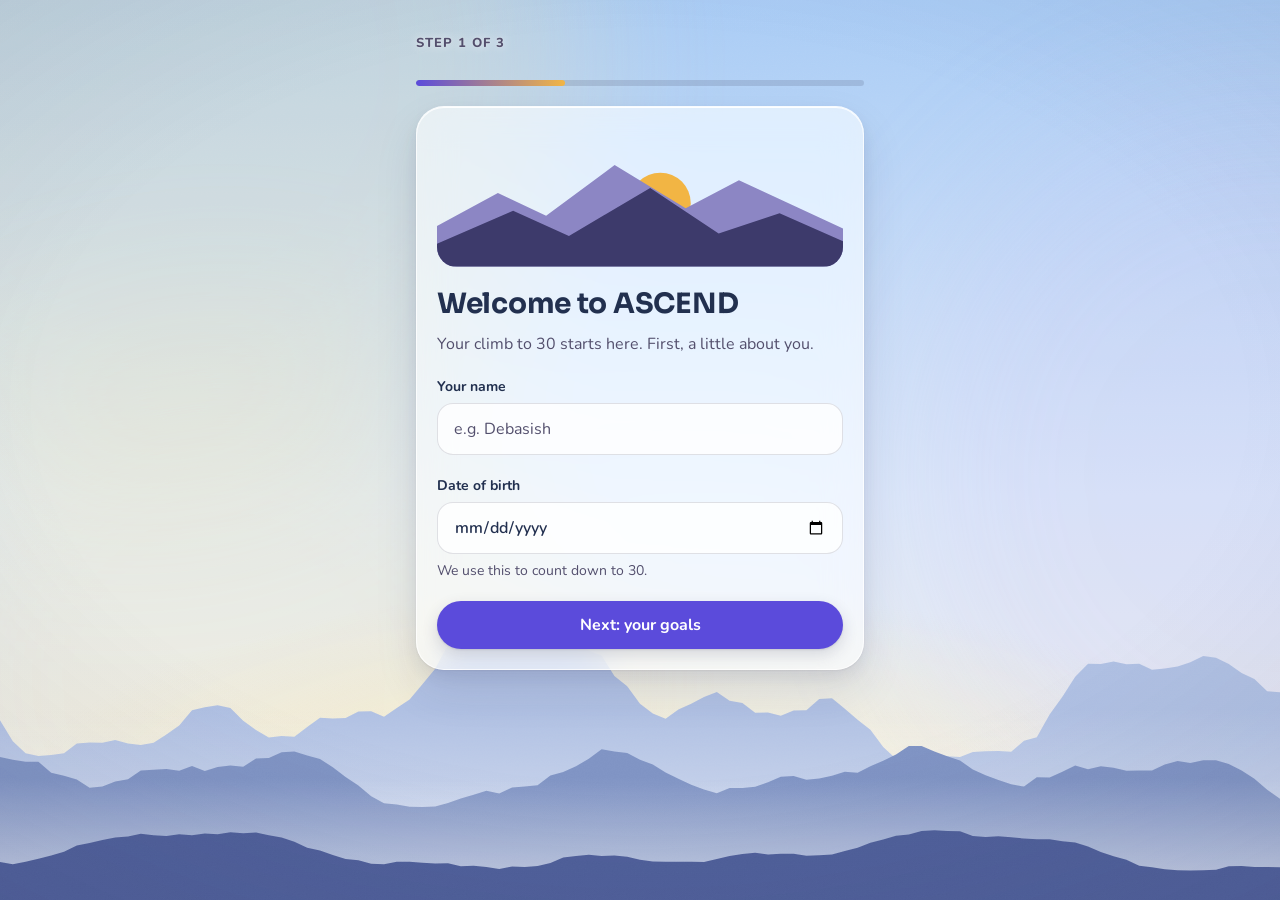
==== commit 9fafadc4: "Add living sky background: four skies, auto by time of day - Four skies (dawn/day/dusk/night) via da" ====
--- a/index.html
+++ b/index.html
@@ -20,117 +20,18 @@
 
   <!-- Styles only Today needs -->
   <style>
-    /* ----- Summit hero (Today's signature) -----
-       Full-bleed scene at the top of the page. --score (0 to 1) is set by index.js:
-       the sun rises, the stars fade and the horizon warms as today's score grows. */
-    .hero {
-      --score: 0;
-      position: relative;
-      /* Break out of the page padding: edge to edge, under the status bar */
-      margin: calc(-1 * (env(safe-area-inset-top) + 20px)) calc(-1 * max(var(--gutter), env(safe-area-inset-right))) 0 calc(-1 * max(var(--gutter), env(safe-area-inset-left)));
-      height: calc(min(122vw, 540px) + env(safe-area-inset-top));
-      overflow: hidden;
-      border-radius: 0 0 var(--radius-card) var(--radius-card);
-      box-shadow: var(--shadow-card);
-      isolation: isolate;
-    }
-    @media (min-width: 481px) {
-      .hero { margin-left: 0; margin-right: 0; border-radius: var(--radius-card); margin-top: 0; height: 540px; }
-    }
-
-    .summit { position: absolute; inset: 0; width: 100%; height: 100%; z-index: -1; }
-
-    .sky-top    { stop-color: var(--sky-top); }
-    .sky-dusk   { stop-color: var(--sky-dusk); }
-    .warm-clear { stop-color: var(--peach); stop-opacity: 0; }
-    .warm-peach { stop-color: var(--peach); stop-opacity: 0.75; }
-    .warm-gold  { stop-color: var(--gold); stop-opacity: 0.9; }
-    .glow-in    { stop-color: var(--gold); stop-opacity: 0.85; }
-    .glow-out   { stop-color: var(--gold); stop-opacity: 0; }
-
-    /* The horizon warms as you climb */
-    .warmth { opacity: calc(var(--score) * 0.85); transition: opacity 1.4s var(--ease-out); }
-    /* Stars fade as the sun comes up */
-    .stars { fill: var(--star-color); opacity: calc((1 - var(--score)) * var(--star-strength)); transition: opacity 1.4s ease; }
-
-    /* 0% = below the ridge, 100% = high over the summit */
-    .sun {
-      transform: translateY(calc((1 - var(--score)) * 150px));
-      transition: transform 1.4s var(--ease-out);
-    }
-    .sun-glow { opacity: calc(0.25 + var(--score) * 0.75); transition: opacity 1.4s ease; }
-    .sun-core { fill: var(--peach); transform-box: fill-box; transform-origin: center; }
-    .sun-gold { fill: var(--gold); opacity: var(--score); transition: opacity 1.4s ease; }
-    /* A small pulse when your score goes up (user action only) */
-    .hero.is-pulsing .sun-core { animation: sun-pulse 600ms var(--ease-out); }
-    @keyframes sun-pulse {
-      0%   { transform: scale(1); }
-      40%  { transform: scale(1.12); }
-      100% { transform: scale(1); }
-    }
-
-    .rays {
-      fill: var(--gold);
-      opacity: 0;
-      transform: scale(0.5);
-      transform-box: view-box;
-      transform-origin: 180px 150px;   /* sun centre */
-      transition: opacity 0.6s ease, transform 0.6s var(--ease-out);
-    }
-
-    .range-far  { fill: var(--mountain-far); opacity: 0.55; }
-    .range-mid  { fill: var(--mountain-far); }
-    .range-near { fill: var(--mountain-near); }
-    .haze-clear { stop-color: var(--mountain-near); stop-opacity: 0; }
-    .haze-dark  { stop-color: var(--mountain-near); stop-opacity: 0.9; }
-    .ridge-gold { fill: none; stroke: var(--gold); stroke-width: 2.5; stroke-linejoin: round; opacity: 0; transition: opacity 0.8s ease; }
-
-    /* Day Won: full gold sunrise, rays, a gold edge on the ridge */
-    .hero.is-won { box-shadow: var(--shadow-card), 0 0 0 2px var(--gold); }
-    .hero.is-won .rays { opacity: 1; transform: scale(1); }
-    .hero.is-won .ridge-gold { opacity: 1; }
-    .hero.is-bursting .rays { animation: rays-burst 1.4s var(--ease-out); }
-    @keyframes rays-burst {
-      0%   { opacity: 0; transform: scale(0.4) rotate(-25deg); }
-      55%  { opacity: 1; transform: scale(1.18) rotate(4deg); }
-      100% { opacity: 1; transform: scale(1) rotate(0deg); }
-    }
-
-    /* The load moment: ranges rise one after another, then the sun climbs */
-    .hero.is-arriving .range-far  { animation: range-rise 900ms var(--ease-out) both; }
-    .hero.is-arriving .range-mid  { animation: range-rise 900ms var(--ease-out) 90ms both; }
-    .hero.is-arriving .range-near,
-    .hero.is-arriving .haze,
-    .hero.is-arriving .ridge-gold { animation: range-rise 900ms var(--ease-out) 180ms both; }
-    .hero.is-arriving .hero__sky  { animation: sky-in 700ms var(--ease-out) both; }
-    .hero.is-arriving .hero__stats { animation: sky-in 700ms var(--ease-out) 300ms both; }
-    .hero.is-arriving .sun { transition-delay: 250ms; }
-    @keyframes range-rise {
-      from { transform: translateY(26px); }
-      to   { transform: none; }
-    }
-    @keyframes sky-in {
-      from { opacity: 0; transform: translateY(8px); }
-      to   { opacity: 1; transform: none; }
-    }
-
-    /* Text in the sky (greeting) */
-    .hero__sky {
-      position: absolute;
-      top: 0;
-      left: 0;
-      right: 0;
-      display: flex;
-      align-items: flex-start;
-      justify-content: space-between;
-      gap: 12px;
-      padding: calc(env(safe-area-inset-top) + 20px) max(20px, env(safe-area-inset-right)) 0 max(20px, env(safe-area-inset-left));
-    }
+    /* ----- Hero: greeting, level and score on glass -----
+       The score sun (or moon at night) lives in the background sky, rising from
+       behind the mid mountain range as the score grows (shared.js mountScoreSun). */
+    .hero { display: flex; flex-direction: column; gap: 18px; }
+    .hero.is-won { box-shadow: var(--shadow-card), inset 0 0 0 2px var(--gold); }
+
+    .hero__sky { display: flex; align-items: flex-start; justify-content: space-between; gap: 12px; }
     .hero__hello { display: flex; flex-direction: column; gap: 6px; min-width: 0; }
     .hero__hello h1 { font-size: var(--fs-2xl); overflow-wrap: anywhere; }
-    .hero__hello .badge { align-self: flex-start; background: var(--glass-bg); color: var(--ink); -webkit-backdrop-filter: blur(8px); backdrop-filter: blur(8px); }
-
-    /* Level ring in the sky: opens the Wall of Wins */
+    .hero__hello .badge { align-self: flex-start; }
+
+    /* Level ring: opens the Wall of Wins */
     .level-ring {
       flex: none;
       position: relative;
@@ -138,10 +39,9 @@
       place-items: center;
       width: 52px;
       height: 52px;
+      margin-bottom: 18px;
       border-radius: 50%;
-      background: var(--glass-bg);
-      -webkit-backdrop-filter: blur(12px);
-      backdrop-filter: blur(12px);
+      background: var(--tile-bg);
       box-shadow: var(--shadow-tile);
       color: var(--ink);
       text-decoration: none;
@@ -154,30 +54,25 @@
     .level-ring__num { font-family: var(--font-head); font-size: var(--fs-md); font-weight: 800; line-height: 1; }
     .level-ring__label { position: absolute; top: calc(100% + 4px); font-size: 0.75rem; font-weight: 800; color: var(--ink); white-space: nowrap; }
 
-    /* Score and progress, sitting on the near range */
-    .hero__stats {
-      position: absolute;
-      left: 0;
-      right: 0;
-      bottom: 0;
-      display: flex;
-      flex-direction: column;
-      gap: 6px;
-      padding: 0 max(20px, env(safe-area-inset-right)) 22px max(20px, env(safe-area-inset-left));
-      color: var(--on-mountain);
-    }
+    .hero__stats { display: flex; flex-direction: column; gap: 6px; padding-top: 14px; border-top: 1px solid var(--line); }
     .hero__score { display: flex; align-items: baseline; flex-wrap: wrap; gap: 4px 10px; }
-    .hero__score .num-big { font-size: 3.25rem; color: var(--on-mountain); }
-    .hero__score-label { font-weight: 700; color: var(--on-mountain-muted); }
-    .hero__line { font-weight: 700; color: var(--on-mountain); }
-    .hero__line .dim { color: var(--on-mountain-muted); font-weight: 600; }
-    .hero__streak { display: flex; align-items: center; gap: 8px; font-weight: 700; color: var(--on-mountain); }
-    .hero__streak svg { flex: none; width: 18px; height: 18px; color: var(--gold); }
+    .hero__score .num-big { font-size: 3.25rem; }
+    .hero__score-label { font-weight: 700; color: var(--muted); }
+    .hero__line { font-weight: 700; }
+    .hero__line .dim { color: var(--muted); font-weight: 600; }
+    .hero__streak { display: flex; align-items: center; gap: 8px; font-weight: 700; }
+    .hero__streak svg { flex: none; width: 18px; height: 18px; color: var(--accent-text); }
+
+    /* The page's load moment: the hero text settles in while the sun climbs */
+    .hero.is-arriving .hero__sky   { animation: hero-in 600ms var(--ease-out) both; }
+    .hero.is-arriving .hero__stats { animation: hero-in 600ms var(--ease-out) 200ms both; }
+    @keyframes hero-in {
+      from { opacity: 0; transform: translateY(8px); }
+      to   { opacity: 1; transform: none; }
+    }
 
     @media (prefers-reduced-motion: reduce) {
-      .hero.is-arriving .range-far, .hero.is-arriving .range-mid, .hero.is-arriving .range-near,
-      .hero.is-arriving .ridge-gold, .hero.is-arriving .haze, .hero.is-arriving .hero__sky, .hero.is-arriving .hero__stats,
-      .hero.is-pulsing .sun-core { animation: none; }
+      .hero.is-arriving .hero__sky, .hero.is-arriving .hero__stats { animation: none; }
       .level-ring:active { transform: none; }
     }
 
@@ -366,52 +261,10 @@
 <body data-page="today" class="has-fab">
   <main class="page" id="main">
 
-    <!-- Summit hero: the page's signature and its one load moment.
-         The sun rises with today's score; the ranges rise in on load. -->
-    <section class="hero" id="hero" aria-labelledby="hello">
-      <svg class="summit" viewBox="0 0 360 440" preserveAspectRatio="xMidYMax slice" role="img" aria-labelledby="summit-label" focusable="false">
-        <title id="summit-label">The sun is below the horizon</title>
-        <defs>
-          <linearGradient id="sky-gradient" x1="0" y1="0" x2="0" y2="1">
-            <stop offset="0" class="sky-top"/>
-            <stop offset="1" class="sky-dusk"/>
-          </linearGradient>
-          <linearGradient id="warm-gradient" x1="0" y1="0" x2="0" y2="1">
-            <stop offset="0.25" class="warm-clear"/>
-            <stop offset="0.62" class="warm-peach"/>
-            <stop offset="0.8" class="warm-gold"/>
-          </linearGradient>
-          <!-- Dark haze at the foot of the ranges, so the score is always readable -->
-          <linearGradient id="haze-gradient" x1="0" y1="0" x2="0" y2="1">
-            <stop offset="0" class="haze-clear"/>
-            <stop offset="0.5" class="haze-dark"/>
-          </linearGradient>
-          <radialGradient id="sun-glow-gradient">
-            <stop offset="0" class="glow-in"/>
-            <stop offset="1" class="glow-out"/>
-          </radialGradient>
-        </defs>
-
-        <rect width="360" height="440" fill="url(#sky-gradient)"/>
-        <g class="stars"><circle cx="28" cy="118" r="1.2"/><circle cx="64" cy="150" r="0.9"/><circle cx="96" cy="104" r="1.4"/><circle cx="132" cy="136" r="1"/><circle cx="214" cy="112" r="1.1"/><circle cx="246" cy="146" r="1.4"/><circle cx="288" cy="120" r="0.9"/><circle cx="318" cy="158" r="1.2"/><circle cx="340" cy="108" r="1"/><circle cx="20" cy="182" r="1"/><circle cx="84" cy="196" r="1.1"/><circle cx="300" cy="190" r="1"/><circle cx="152" cy="176" r="0.8"/><circle cx="230" cy="184" r="0.9"/><circle cx="48" cy="222" r="0.8"/><circle cx="330" cy="220" r="0.9"/></g>
-        <rect class="warmth" width="360" height="440" fill="url(#warm-gradient)"/>
-
-        <!-- Sun (drawn before the mountains so they hide it at low scores) -->
-        <g class="sun">
-          <g class="rays" id="rays"></g>
-          <circle class="sun-glow" cx="180" cy="150" r="110" fill="url(#sun-glow-gradient)"/>
-          <circle class="sun-core" cx="180" cy="150" r="30"/>
-          <circle class="sun-gold" cx="180" cy="150" r="30"/>
-        </g>
-
-        <!-- Three ranges; the near one holds the score and has the summit at the centre -->
-        <path class="range-far" d="M0 440V236l38-14 40 12 48-40 36 24 30-14 42 26 40-30 44 20 42-8v228z"/>
-        <path class="range-mid" d="M0 440V266l50-20 42 14 54-46 34 24 30-20 38 28 46-18 66 30v182z"/>
-        <path class="range-near" d="M0 440V270l56-16 48 12 76-62 56 40 46-14 78 32v168z"/>
-        <rect class="haze" y="210" width="360" height="230" fill="url(#haze-gradient)"/>
-        <path class="ridge-gold" d="M0 270l56-16 48 12 76-62 56 40 46-14 78 32"/>
-      </svg>
-
+    <!-- Hero: greeting, level ring and today's score. The sun that rises with the
+         score is in the background sky, behind the mid mountain range. -->
+    <section class="card hero" id="hero" aria-labelledby="hello">
+      <p class="sr-only" id="summit-label">The sun is below the horizon</p>
       <div class="hero__sky">
         <div class="hero__hello">
           <p class="eyebrow" id="today-date"></p>
--- a/styles.css
+++ b/styles.css
@@ -259,6 +259,111 @@
   color-scheme: dark;
 }
 
+/* ---------- 3b. Living sky: four skies ----------
+   <html> and <body> get data-sky="dawn|day|dusk|night" (shared.js picks it from the
+   clock, or your choice in Settings) plus data-theme: "dawn" for the light skies,
+   "night" for the dark ones, so every component token above still applies.
+   Each sky then sets the same variables. The colours below are registered with
+   @property so a sky change cross-fades smoothly instead of snapping.
+   Text colours were tuned per sky to pass WCAG AA on glass over the lightest and
+   darkest parts of that sky (see README). */
+@property --sky-top      { syntax: "<color>"; inherits: true; initial-value: #C9C3F2; }
+@property --sky-mid      { syntax: "<color>"; inherits: true; initial-value: #F3C6D3; }
+@property --sky-bottom   { syntax: "<color>"; inherits: true; initial-value: #FBD9BE; }
+@property --glow         { syntax: "<color>"; inherits: true; initial-value: #F6A58C; }
+@property --glow-2       { syntax: "<color>"; inherits: true; initial-value: #F2B544; }
+@property --mtn-far      { syntax: "<color>"; inherits: true; initial-value: #B9B3E3; }
+@property --mtn-mid      { syntax: "<color>"; inherits: true; initial-value: #8C86C4; }
+@property --mtn-near     { syntax: "<color>"; inherits: true; initial-value: #5E5A9E; }
+@property --mist         { syntax: "<color>"; inherits: true; initial-value: rgb(255 240 235 / 0.6); }
+@property --text         { syntax: "<color>"; inherits: true; initial-value: #2B2A4A; }
+@property --ink          { syntax: "<color>"; inherits: true; initial-value: #2B2A4A; }
+@property --muted        { syntax: "<color>"; inherits: true; initial-value: #4D4964; }
+@property --glass-bg     { syntax: "<color>"; inherits: true; initial-value: rgb(255 255 255 / 0.55); }
+@property --glass-border { syntax: "<color>"; inherits: true; initial-value: rgb(255 255 255 / 0.7); }
+@property --accent       { syntax: "<color>"; inherits: true; initial-value: #5B4BDB; }
+@property --stars-opacity    { syntax: "<number>"; inherits: true; initial-value: 0; }
+@property --moon-opacity     { syntax: "<number>"; inherits: true; initial-value: 0; }
+@property --horizon-strength { syntax: "<number>"; inherits: true; initial-value: 0.85; }
+@property --aurora-opacity   { syntax: "<number>"; inherits: true; initial-value: 0.5; }
+
+:root {
+  --moon-light: #FFFDF5;
+  --moon-shade: #CFC8EC;
+  --ray: var(--gold);
+}
+
+[data-sky="dawn"] {
+  --sky-top: #C9C3F2; --sky-mid: #F3C6D3; --sky-bottom: #FBD9BE;
+  --glow: #F6A58C; --glow-2: #F2B544;
+  --mtn-far: #B9B3E3; --mtn-mid: #8C86C4; --mtn-near: #5E5A9E;
+  --mist: rgb(255 240 235 / 0.6);
+  --text: #2B2A4A; --ink: #2B2A4A;
+  --muted: #4D4964;
+  --accent: #5B4BDB; --accent-text: #3C2BD2; --focus: #3C2BD2;
+  --success-text: #21534B; --danger-text: #862F2A;
+  --glass-bg: rgb(255 255 255 / 0.55); --glass-border: rgb(255 255 255 / 0.7);
+  --halo-shadow: 0 0 1px rgb(255 255 255 / 0.9), 0 0 10px rgb(255 255 255 / 0.75);
+  --stars-opacity: 0; --moon-opacity: 0; --horizon-strength: 0.85; --aurora-opacity: 0.55;
+}
+
+[data-sky="day"] {
+  --sky-top: #A9CCF5; --sky-mid: #DCE9FA; --sky-bottom: #F7F3EC;
+  --glow: #FFE8A3; --glow-2: #C9C3F2;
+  --mtn-far: #AFC0E3; --mtn-mid: #7F93C4; --mtn-near: #4F5F9A;
+  --mist: rgb(255 255 255 / 0.6);
+  --text: #22304F; --ink: #22304F;
+  --muted: #534F6D;
+  --accent: #5B4BDB; --accent-text: #4333D5; --focus: #4333D5;
+  --success-text: #235B51; --danger-text: #8E312C;
+  --glass-bg: rgb(255 255 255 / 0.6); --glass-border: rgb(255 255 255 / 0.75);
+  --halo-shadow: 0 0 1px rgb(255 255 255 / 0.9), 0 0 10px rgb(255 255 255 / 0.75);
+  --stars-opacity: 0; --moon-opacity: 0; --horizon-strength: 0.45; --aurora-opacity: 0.45;
+}
+
+[data-sky="dusk"] {
+  --sky-top: #2E2466; --sky-mid: #9C4F86; --sky-bottom: #F29A6B;
+  --glow: #FFB347; --glow-2: #E0607E;
+  --mtn-far: #7A4F8F; --mtn-mid: #4E3470; --mtn-near: #2B1F4A;
+  --mist: rgb(242 154 107 / 0.25);
+  --text: #F7EEF5; --ink: #F7EEF5;
+  --muted: #DBCEE2;
+  --accent: #8B7CFF; --accent-text: #D5CDFF;
+  --success-text: #8EE0C8; --danger-text: #FFC6BE;
+  /* 0.65 rather than 0.45: at 0.45 even white text fails AA over the bright horizon */
+  --glass-bg: rgb(30 22 60 / 0.65); --glass-border: rgb(255 255 255 / 0.16);
+  --halo-shadow: 0 0 1px rgb(20 12 40 / 0.9), 0 0 12px rgb(20 12 40 / 0.8);
+  --stars-opacity: 0.35; --moon-opacity: 0; --horizon-strength: 0.9; --aurora-opacity: 0.55;
+}
+
+[data-sky="night"] {
+  --sky-top: #0B0A1F; --sky-mid: #1B1942; --sky-bottom: #2E2A63;
+  --glow: #5B4BDB; --glow-2: #2F7D6D;
+  --mtn-far: #2A2856; --mtn-mid: #1E1C45; --mtn-near: #121130;
+  --mist: rgb(139 124 255 / 0.12);
+  --text: #ECEAF7; --ink: #ECEAF7;
+  --muted: #B4B1D6;
+  --accent: #8B7CFF; --accent-text: #B6ACFF;
+  --success-text: #6DCDB3; --danger-text: #FF9A91;
+  --glass-bg: rgb(20 19 43 / 0.55); --glass-border: rgb(255 255 255 / 0.12);
+  --halo-shadow: 0 0 1px rgb(8 7 24 / 0.9), 0 0 12px rgb(8 7 24 / 0.8);
+  --stars-opacity: 1; --moon-opacity: 1; --horizon-strength: 0.35; --aurora-opacity: 0.5;
+  --ray: var(--lavender);
+}
+
+/* A sky change cross-fades everything in 1.5s (html and body both carry data-sky) */
+html,
+body {
+  transition:
+    --sky-top 1.5s ease, --sky-mid 1.5s ease, --sky-bottom 1.5s ease,
+    --glow 1.5s ease, --glow-2 1.5s ease,
+    --mtn-far 1.5s ease, --mtn-mid 1.5s ease, --mtn-near 1.5s ease, --mist 1.5s ease,
+    --text 1.5s ease, --ink 1.5s ease, --muted 1.5s ease,
+    --glass-bg 1.5s ease, --glass-border 1.5s ease, --accent 1.5s ease,
+    --stars-opacity 1.5s ease, --moon-opacity 1.5s ease,
+    --horizon-strength 1.5s ease, --aurora-opacity 1.5s ease;
+}
+
 
 /* ---------- 4. Base ---------- */
 *,
@@ -274,7 +379,7 @@
 html {
   -webkit-text-size-adjust: 100%;
   text-size-adjust: 100%;
-  background: var(--bg-bottom);   /* shows during iOS overscroll */
+  background: var(--sky-bottom);  /* shows during iOS overscroll */
 }
 
 body {
@@ -334,83 +439,174 @@
 }
 
 
-/* ---------- 5. Background: gradient, floating light, grain ---------- */
-/* Gradient layer (fixed so it doesn't stretch on long pages) */
-body::before {
-  content: "";
+/* ---------- 5. Background: the living sky ----------
+   One fixed container (.sky-bg, injected by shared.js), bottom to top:
+   sky gradient, aurora, horizon glow, stars + moon, mountains (with the Today
+   sun between the far and mid ranges), grain, vignette.
+   Only transform and opacity animate. Max 3 blurred elements (the aurora). */
+.sky-bg {
+  --mtn-h: min(28vh, 260px);
   position: fixed;
-  inset: 0;
-  z-index: -2;
-  background: linear-gradient(180deg, var(--bg-top) 0%, var(--bg-bottom) 100%);
-}
-
-/* Soft light circles (injected by shared.js as .ambient) */
-.ambient {
-  position: fixed;
-  inset: 0;
+  inset: 0;                /* always the full visible screen, so the mountains sit on the bottom edge */
   z-index: -1;
   overflow: hidden;
   pointer-events: none;
 }
-
-.ambient__orb {
+@supports (height: 1dvh) {
+  .sky-bg { --mtn-h: min(28dvh, 260px); }
+}
+.sky-bg > * { position: absolute; }
+
+.sky-bg__gradient {
+  inset: 0;
+  background: linear-gradient(180deg, var(--sky-top) 0%, var(--sky-mid) 55%, var(--sky-bottom) 100%);
+}
+
+/* Aurora: three big soft lights drifting on slow, different paths */
+.sky-bg__aurora { inset: 0; opacity: var(--aurora-opacity); }
+.sky-bg__aurora span {
   position: absolute;
   border-radius: 50%;
-  background: radial-gradient(circle at center, var(--orb) 0%, transparent 70%);
-  animation: drift var(--dur, 40s) ease-in-out infinite alternate;
+  filter: blur(80px);
   will-change: transform;
-}
-
-.ambient__orb:nth-child(1) {
-  --orb: var(--orb-1);
-  --dur: 38s;
-  --dx: -40px;
-  --dy: 60px;
-  width: 380px;
-  height: 380px;
-  top: -120px;
-  right: -140px;
-}
-
-.ambient__orb:nth-child(2) {
-  --orb: var(--orb-2);
-  --dur: 46s;
-  --dx: 50px;
-  --dy: -40px;
-  width: 440px;
-  height: 440px;
-  top: 30%;
-  left: -200px;
-  animation-delay: -12s;
-}
-
-.ambient__orb:nth-child(3) {
-  --orb: var(--orb-3);
-  --dur: 54s;
-  --dx: -30px;
-  --dy: -50px;
-  width: 320px;
-  height: 320px;
-  bottom: -80px;
-  right: -60px;
-  animation-delay: -24s;
-}
-
-@keyframes drift {
+  animation: aurora-1 72s ease-in-out infinite alternate;
+}
+.sky-bg__aurora span:nth-child(1) { width: 70vmax; height: 70vmax; top: -30vmax; left: -25vmax; background: var(--glow); opacity: 0.6; }
+.sky-bg__aurora span:nth-child(2) { width: 60vmax; height: 60vmax; top: 10vh; right: -30vmax; background: var(--glow-2); opacity: 0.5; animation-name: aurora-2; animation-duration: 86s; }
+.sky-bg__aurora span:nth-child(3) { width: 55vmax; height: 55vmax; bottom: -10vmax; left: -10vmax; background: var(--glow); opacity: 0.45; animation-name: aurora-3; animation-duration: 64s; }
+@keyframes aurora-1 {
   from { transform: translate3d(0, 0, 0); }
-  to   { transform: translate3d(var(--dx), var(--dy), 0); }
-}
-
-/* Subtle grain on top of everything in the background */
-body::after {
-  content: "";
-  position: fixed;
+  to   { transform: translate3d(12vmax, 8vmax, 0); }
+}
+@keyframes aurora-2 {
+  from { transform: translate3d(0, 0, 0); }
+  to   { transform: translate3d(-14vmax, 10vmax, 0); }
+}
+@keyframes aurora-3 {
+  from { transform: translate3d(0, 0, 0); }
+  to   { transform: translate3d(10vmax, -12vmax, 0); }
+}
+
+/* Soft glow behind the mountains, strongest at dawn and dusk */
+.sky-bg__horizon {
+  left: -20%;
+  right: -20%;
+  bottom: calc(var(--mtn-h) * 0.35);
+  height: 55%;
+  background: radial-gradient(ellipse 50% 65% at 50% 100%, var(--glow) 0%, transparent 70%);
+  opacity: var(--horizon-strength);
+}
+
+/* Stars (night, faint at dusk) and the moon (night) */
+.sky-bg__stars { top: 0; left: 0; width: 100%; height: 68%; opacity: var(--stars-opacity); }
+.sky-bg__stars circle { fill: var(--star-color); }
+.sky-bg__stars .twinkle { animation: twinkle var(--d, 6s) ease-in-out var(--delay, 0s) infinite alternate; }
+@keyframes twinkle {
+  from { opacity: 1; }
+  to   { opacity: 0.2; }
+}
+.sky-bg__moon {
+  top: calc(env(safe-area-inset-top) + 14px);
+  right: max(20px, env(safe-area-inset-right));
+  width: 40px;
+  height: 40px;
+  border-radius: 50%;
+  background: radial-gradient(circle at 36% 34%, var(--moon-light) 0%, var(--moon-light) 35%, var(--moon-shade) 100%);
+  box-shadow: 0 0 36px 8px rgb(236 234 247 / 0.22);
+  opacity: var(--moon-opacity);
+}
+/* Today shows the moon on the score instead */
+body[data-page="today"] .sky-bg__moon { display: none; }
+
+/* Mountains: three irregular ranges pinned to the bottom, mist between them */
+.sky-bg__mountains { left: 0; right: 0; bottom: 0; height: var(--mtn-h); }
+.sky-bg__mountains > * { position: absolute; inset: 0; width: 100%; height: 100%; will-change: transform; }
+.sky-bg__layer > svg { position: absolute; inset: 0; width: 100%; height: 100%; }
+.mtn-far  { fill: var(--mtn-far); }
+.mtn-mid  { fill: var(--mtn-mid); }
+.mtn-near { fill: var(--mtn-near); }
+.mist-clear { stop-color: var(--mist); stop-opacity: 0; }
+.mist-full  { stop-color: var(--mist); }
+
+/* Grain and vignette on top */
+.sky-bg__grain {
   inset: 0;
-  z-index: -1;
-  pointer-events: none;
-  opacity: var(--grain-opacity);
+  opacity: 0.05;
+  mix-blend-mode: overlay;
   background-image: url("data:image/svg+xml,%3Csvg xmlns='http://www.w3.org/2000/svg' width='160' height='160'%3E%3Cfilter id='n'%3E%3CfeTurbulence type='fractalNoise' baseFrequency='0.9' numOctaves='2' stitchTiles='stitch'/%3E%3CfeColorMatrix type='saturate' values='0'/%3E%3C/filter%3E%3Crect width='100%25' height='100%25' filter='url(%23n)'/%3E%3C/svg%3E");
   background-size: 160px 160px;
+}
+.sky-bg__vignette {
+  inset: 0;
+  background: radial-gradient(ellipse 85% 75% at 50% 45%, transparent 55%, rgb(var(--shadow-rgb) / 0.09) 100%);
+}
+
+/* First load of the day: the sky fades in, then the mountains rise 12px into place */
+.sky-bg.is-intro .sky-bg__gradient,
+.sky-bg.is-intro .sky-bg__aurora,
+.sky-bg.is-intro .sky-bg__horizon,
+.sky-bg.is-intro .sky-bg__stars { animation: sky-fade-in 700ms ease both; }
+.sky-bg.is-intro .sky-bg__mountains { animation: mountains-rise 800ms var(--ease-out) 250ms both; }
+@keyframes sky-fade-in {
+  from { opacity: 0; }
+}
+@keyframes mountains-rise {
+  from { opacity: 0; transform: translateY(12px); }
+  to   { opacity: 1; transform: none; }
+}
+
+/* Tab hidden: everything stops */
+.sky-bg.is-paused,
+.sky-bg.is-paused * { animation-play-state: paused !important; }
+
+/* Today's score sun (or moon at night), between the far and mid ranges.
+   --score (0 to 1) is set by the page: 0 = hidden behind the mid ridge, 1 = fully up. */
+.sky-bg__sunslot { pointer-events: none; }
+.score-sun {
+  --score: 0;
+  position: absolute;
+  left: 50%;
+  bottom: calc(var(--mtn-h) * 0.18 - 120px);
+  width: 240px;
+  height: 240px;
+  margin-left: -120px;
+  transform: translateY(calc(-1 * var(--score) * (var(--mtn-h) * 0.78 + 24px)));
+  transition: transform 1.4s var(--ease-out);
+}
+.score-sun svg { width: 100%; height: 100%; overflow: visible; }
+.score-glow-in  { stop-color: var(--gold); stop-opacity: 0.8; }
+.score-glow-out { stop-color: var(--gold); stop-opacity: 0; }
+.score-sun__glow { opacity: calc(0.3 + var(--score) * 0.7); transition: opacity 1.4s ease; }
+.score-sun .sun-core { fill: var(--peach); transform-box: fill-box; transform-origin: center; }
+.score-sun .sun-gold { fill: var(--gold); opacity: var(--score); transition: opacity 1.4s ease; }
+.score-sun .moon-disc { fill: var(--moon-light); transform-box: fill-box; transform-origin: center; }
+.score-sun .moon-crater { fill: var(--moon-shade); opacity: 0.6; }
+.score-sun__moon { display: none; }
+[data-sky="night"] .score-sun__sun { display: none; }
+[data-sky="night"] .score-sun__moon { display: inline; }
+[data-sky="night"] .score-glow-in,
+[data-sky="night"] .score-glow-out { stop-color: var(--lavender); }
+.score-sun .rays {
+  fill: var(--ray);
+  opacity: 0;
+  transform: scale(0.5);
+  transform-box: view-box;
+  transform-origin: 120px 120px;
+  transition: opacity 0.6s ease, transform 0.6s var(--ease-out);
+}
+.score-sun.is-won .rays { opacity: 1; transform: scale(1); }
+.score-sun.is-bursting .rays { animation: rays-burst 1.4s var(--ease-out); }
+.score-sun.is-pulsing .sun-core,
+.score-sun.is-pulsing .moon-disc { animation: sun-pulse 600ms var(--ease-out); }
+@keyframes rays-burst {
+  0%   { opacity: 0; transform: scale(0.4) rotate(-25deg); }
+  55%  { opacity: 1; transform: scale(1.18) rotate(4deg); }
+  100% { opacity: 1; transform: scale(1) rotate(0deg); }
+}
+@keyframes sun-pulse {
+  0%   { transform: scale(1); }
+  40%  { transform: scale(1.12); }
+  100% { transform: scale(1); }
 }
 
 
@@ -468,19 +664,21 @@
   position: relative;
   padding: 20px;
   background: var(--glass-bg);
-  -webkit-backdrop-filter: blur(var(--glass-blur)) saturate(140%);
-  backdrop-filter: blur(var(--glass-blur)) saturate(140%);
+  -webkit-backdrop-filter: blur(18px) saturate(140%);
+  backdrop-filter: blur(18px) saturate(140%);
   border: 1px solid var(--glass-border);
   border-radius: var(--radius-card);
-  box-shadow: var(--shadow-card);
-}
-
+  box-shadow: var(--shadow-card);          /* includes the thin white top highlight */
+}
+
+/* A tile straight on the sky is glass too; inside a card it's a lighter,
+   unblurred panel (no stacked blurs, better on mid-range phones) */
 .tile {
   position: relative;
   padding: 16px;
-  background: var(--tile-bg);
-  -webkit-backdrop-filter: blur(12px);
-  backdrop-filter: blur(12px);
+  background: var(--glass-bg);
+  -webkit-backdrop-filter: blur(18px) saturate(140%);
+  backdrop-filter: blur(18px) saturate(140%);
   border: 1px solid var(--glass-border);
   border-radius: var(--radius-tile);
   box-shadow: var(--shadow-tile);
@@ -488,6 +686,20 @@
   flex-direction: column;
   gap: 4px;
 }
+.card .tile,
+.sheet .tile {
+  background: var(--tile-bg);
+  -webkit-backdrop-filter: none;
+  backdrop-filter: none;
+}
+
+/* Text sitting straight on the sky (page titles, section labels) gets a soft
+   halo in the sky's own colour, so it stays readable over the brightest spots.
+   Anything on its own surface turns the halo off. */
+.page { text-shadow: var(--halo-shadow, none); }
+.card, .tile, .sheet, .proud, .btn, .fab, .badge, .segmented, .chip-btn, .icon-btn,
+.stepper, .choice, .xp-row, .ms-row, .toast, .bottom-nav, .input, .select, .textarea,
+.level-ring { text-shadow: none; }
 
 .tile__label {
   font-size: var(--fs-sm);
@@ -510,7 +722,8 @@
 
 /* Browsers without blur get a more solid surface so text stays readable */
 @supports not ((backdrop-filter: blur(1px)) or (-webkit-backdrop-filter: blur(1px))) {
-  .card, .tile { background: var(--menu-bg); }
+  .card, .tile, .segmented { background: var(--menu-bg); }
+  .card .tile { background: var(--tile-bg); }
 }
 
 
@@ -598,7 +811,7 @@
   display: inline-flex;
   gap: 4px;
   padding: 4px;
-  background: var(--tile-bg);
+  background: var(--glass-bg);
   border: 1px solid var(--line);
   border-radius: var(--radius-pill);
 }
@@ -1343,6 +1556,32 @@
   to   { transform: none; opacity: 0.45; }
 }
 
+/* Sky picker (Settings, onboarding): each choice shows a little sky with a ridge */
+.sky-swatch-wrap {
+  flex: none;
+  display: flex;
+  width: 56px;
+  height: 56px;
+  overflow: hidden;
+  border-radius: var(--radius-input);
+  box-shadow: inset 0 0 0 1px var(--line);
+}
+.sky-swatch {
+  position: relative;
+  flex: 1;
+  background: linear-gradient(180deg, var(--sky-top), var(--sky-mid) 55%, var(--sky-bottom));
+}
+.sky-swatch::after {
+  content: "";
+  position: absolute;
+  left: 0;
+  right: 0;
+  bottom: 0;
+  height: 42%;
+  background: var(--mtn-mid);
+  clip-path: polygon(0 55%, 22% 20%, 40% 50%, 66% 0, 100% 40%, 100% 100%, 0 100%);
+}
+
 /* 1–5 picker (mood, energy): five big radio tiles */
 .rating {
   display: grid;
@@ -1653,7 +1892,10 @@
     scroll-behavior: auto !important;
   }
 
-  .ambient__orb { animation: none; }
+  /* The sky stays still and beautiful: no drift, no twinkle, no intro */
+  .sky-bg__aurora span,
+  .sky-bg__stars .twinkle,
+  .sky-bg.is-intro * { animation: none !important; }
 
   .btn:active:not(:disabled),
   .segmented button:active,
